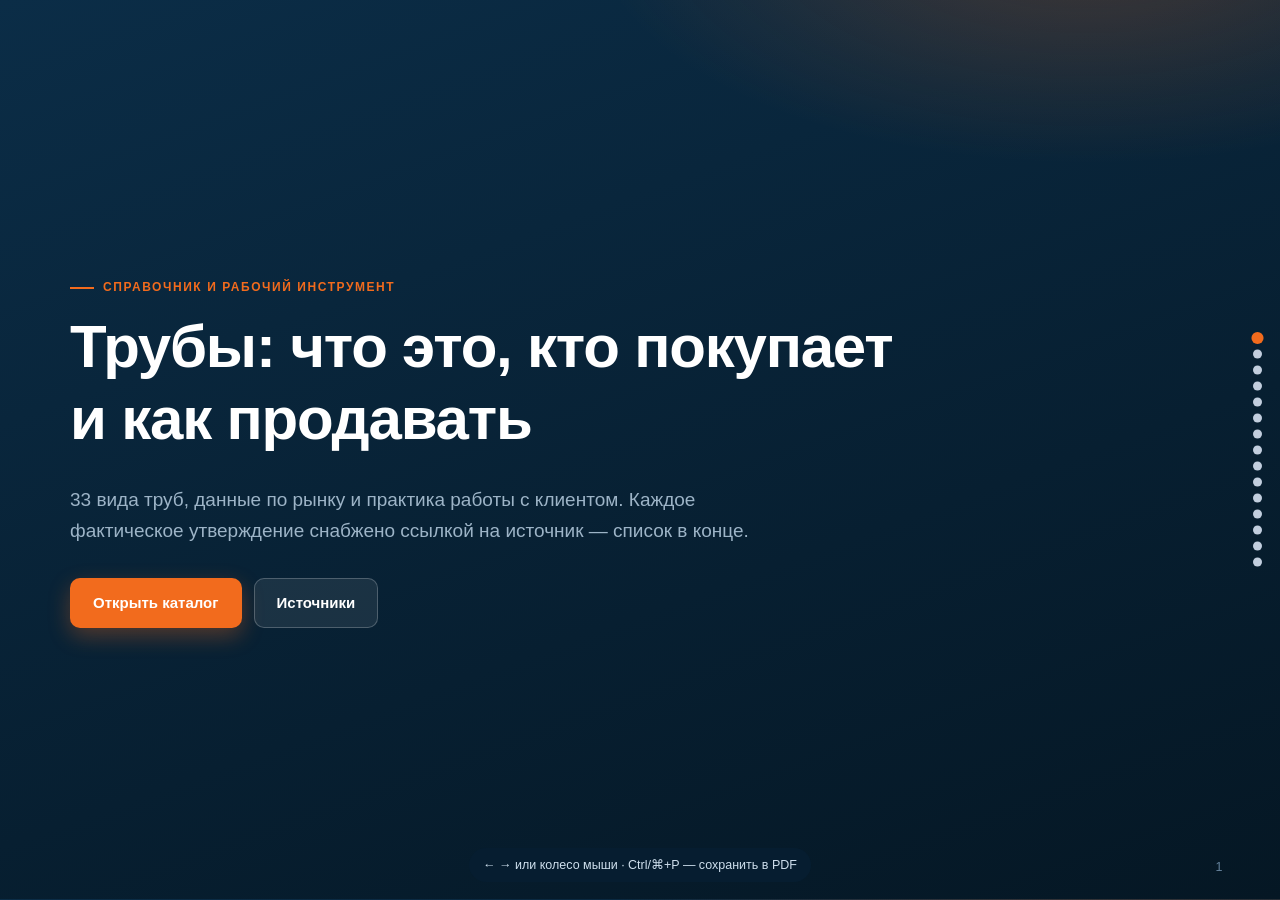
==== presentation.html @ 353eb9b9 "Презентация: матчасть, рынок и практика продаж — 15 слайдов с источниками Что на слайдах: - три спос" ====
<!DOCTYPE html>
<html lang="ru">
<head>
<meta charset="utf-8">
<meta name="viewport" content="width=device-width, initial-scale=1">
<title>ТРУБПРОМ — презентация: трубы, рынок и как их продавать</title>
<meta name="description" content="Короткая презентация: что такое трубы, как их производят, виды и размеры, данные по рынку и практика продаж — с источниками к каждому утверждению.">
<link rel="stylesheet" href="assets/css/style.css">
<link rel="stylesheet" href="assets/css/deck.css">
<link rel="icon" href="data:image/svg+xml,<svg xmlns='http://www.w3.org/2000/svg' viewBox='0 0 40 40'><circle cx='20' cy='20' r='17' fill='none' stroke='%23f26b1d' stroke-width='4'/><circle cx='20' cy='20' r='8' fill='none' stroke='%230d3b5c' stroke-width='4'/></svg>">
</head>
<body>

<div class="deck" id="deck">

<!-- ========== 1. ТИТУЛ ========== -->
<section class="slide dark">
  <div class="slide-inner">
    <div class="eyebrow-d">Справочник и рабочий инструмент</div>
    <h1>Трубы: что это, кто покупает<br>и как продавать</h1>
    <p class="sub" style="margin-top:18px">
      33 вида труб, данные по рынку и практика работы с клиентом.
      Каждое фактическое утверждение снабжено ссылкой на источник — список в конце.
    </p>
    <div class="hero-actions" style="margin-top:32px">
      <a href="index.html" class="btn btn-primary">Открыть каталог</a>
      <a href="#sources" class="btn btn-ghost">Источники</a>
    </div>
  </div>
  <span class="slide-num">1</span>
</section>

<!-- ========== 2. ЗАЧЕМ ========== -->
<section class="slide">
  <div class="slide-inner">
    <div class="eyebrow-d">Проблема</div>
    <h2>Клиент редко знает, что ему нужно</h2>
    <p class="sub">Он говорит «нужна труба сто вторая» — и это может быть пять разных изделий с разницей в цене втрое.</p>
    <div class="cols-3">
      <div class="box">
        <div class="n">1</div>
        <h3>Одно название — разные трубы</h3>
        <p>«Дюймовая» у сантехника это Ду25 по ГОСТ 3262, у токаря — 25 мм наружного диаметра. Разные изделия.</p>
      </div>
      <div class="box">
        <div class="n">2</div>
        <h3>Менеджер не помнит 33 вида</h3>
        <p>Сортамент, ГОСТы, давление, температура и совместимость фитингов не держатся в голове.</p>
      </div>
      <div class="box">
        <div class="n">3</div>
        <h3>Комплект забывают</h3>
        <p>Труба уехала, отводов и муфт нет — монтаж встал, клиент звонит конкуренту.</p>
      </div>
    </div>
    <p class="src-note">Слайд описывает типовые ситуации сбыта, а не результат исследования.</p>
  </div>
  <span class="slide-num">2</span>
</section>

<!-- ========== 3. ЧТО ВНУТРИ ========== -->
<section class="slide">
  <div class="slide-inner">
    <div class="eyebrow-d">Решение</div>
    <h2>Справочник, открывается за секунду</h2>
    <p class="sub">Сайт работает офлайн, без установки: <b>index.html</b> двойным кликом или ссылка в браузере.</p>
    <div class="cols-4">
      <div class="box"><h3>Каталог 33 видов</h3><p>Схема сечения со слоями, производство, применение, сортамент, ГОСТы.</p></div>
      <div class="box"><h3>Фильтры и поиск</h3><p>По материалу, диаметру, толщине стенки и номеру ГОСТа.</p></div>
      <div class="box"><h3>Калькулятор веса</h3><p>Круг, квадрат, прямоугольник. Вес партии, метров в тонне, объём.</p></div>
      <div class="box"><h3>Сравнение и FAQ</h3><p>До четырёх труб построчно + ответы на частые вопросы клиентов.</p></div>
    </div>
  </div>
  <span class="slide-num">3</span>
</section>

<!-- ========== 4. КАК ДЕЛАЮТ ========== -->
<section class="slide">
  <div class="slide-inner">
    <div class="eyebrow-d">Матчасть</div>
    <h2>Три способа сделать трубу</h2>
    <p class="sub">От способа производства зависит цена, прочность и то, что можно обещать клиенту.</p>
    <div class="cols-3">
      <div class="box">
        <div class="n">1</div>
        <h3>Прошивка и прокатка</h3>
        <p>Нагретую заготовку прошивают косыми валками и раскатывают на оправке. Шва нет — держит высокое давление.
           Это «процесс Маннесмана», он применяется до сих пор.<sup class="ref"><a href="#sources">1,2</a></sup></p>
      </div>
      <div class="box">
        <div class="n">2</div>
        <h3>Сварка из листа</h3>
        <p>Штрипс сворачивают и варят продольным или спиральным швом. Дешевле бесшовной при том же диаметре;
           сортамент задан ГОСТ 10704-91.<sup class="ref"><a href="#sources">11</a></sup></p>
      </div>
      <div class="box">
        <div class="n">3</div>
        <h3>Экструзия</h3>
        <p>Расплав полимера продавливают через кольцевую головку и калибруют. Так делают ПНД, ПВХ, полипропилен —
           напорные ПЭ-трубы по ГОСТ 18599-2001.<sup class="ref"><a href="#sources">12</a></sup></p>
      </div>
    </div>
  </div>
  <span class="slide-num">4</span>
</section>

<!-- ========== 5. ИСТОРИЯ ========== -->
<section class="slide">
  <div class="slide-inner">
    <div class="eyebrow-d">Немного истории</div>
    <h2>Четыре даты, которые стоит знать</h2>
    <p class="sub">Полезно в разговоре: аргумент «трубы служат десятилетиями» подкрепляется фактом, а не эмоцией.</p>
    <div class="tl">
      <div class="tl-item">
        <span class="yr">1664</span>
        <p>Людовик XIV строит чугунный водовод от Марли-на-Сене к Версалю. Линия работает более 300 лет
           и остаётся эталоном долговечности чугуна.<sup class="ref"><a href="#sources">3,4</a></sup></p>
      </div>
      <div class="tl-item">
        <span class="yr">1885</span>
        <p>Братья Рейнхард и Макс Маннесманы подают заявку на первый в мире процесс прокатки бесшовных труб;
           в 1886 патент выдан и прокатана первая труба.<sup class="ref"><a href="#sources">1</a></sup></p>
      </div>
      <div class="tl-item">
        <span class="yr">1890-е</span>
        <p>Изобретение пилигримового стана делает технологию коммерчески пригодной. Связка «прошивка + пилигрим»
           закрепляется как процесс Маннесмана.<sup class="ref"><a href="#sources">1,2</a></sup></p>
      </div>
      <div class="tl-item">
        <span class="yr">1955</span>
        <p>Трубы из высокопрочного чугуна с шаровидным графитом (ВЧШГ) выходят на рынок; сам материал
           разработан в 1943 году.<sup class="ref"><a href="#sources">3</a></sup></p>
      </div>
    </div>
  </div>
  <span class="slide-num">5</span>
</section>

<!-- ========== 6. ВИДЫ И РАЗМЕРЫ ========== -->
<section class="slide">
  <div class="slide-inner">
    <div class="eyebrow-d">Ассортимент</div>
    <h2>Виды и размеры</h2>
    <p class="sub">Диапазоны по всему сортаменту каждой категории. Конкретный типоразмер и вес — в карточке трубы на сайте.</p>
    <table class="dtable">
      <thead><tr><th>Категория</th><th>Виды труб</th><th>Наружный ⌀, мм</th><th>Стенка, мм</th></tr></thead>
      <tbody>
        <tr><td>Стальные <span style="color:var(--muted);font-weight:400">(8)</span></td><td>Бесшовная г/д, бесшовная х/д, электросварная, спиральношовная, профильная, ВГП, ВГП оцинкованная, котельная</td><td>5 – 2520</td><td>0,3 – 75</td></tr>
        <tr><td>Нефтегазовые <span style="color:var(--muted);font-weight:400">(3)</span></td><td>Обсадная, бурильная, НКТ</td><td>48 – 508</td><td>4 – 16,7</td></tr>
        <tr><td>Изолированные <span style="color:var(--muted);font-weight:400">(4)</span></td><td>ППУ, ВУС / 2ПЭ, ЦПП, футерованная</td><td>32 – 1420</td><td>3 – 25</td></tr>
        <tr><td>Специальные <span style="color:var(--muted);font-weight:400">(3)</span></td><td>Нержавеющая, дымоход сэндвич, сильфонная</td><td>6 – 530</td><td>0,25 – 30</td></tr>
        <tr><td>Чугунные <span style="color:var(--muted);font-weight:400">(2)</span></td><td>ВЧШГ напорная, канализационная SML</td><td>50 – 1000</td><td>3,5 – 15,3</td></tr>
        <tr><td>Цветные металлы <span style="color:var(--muted);font-weight:400">(3)</span></td><td>Медная, алюминиевая, титановая</td><td>3 – 300</td><td>0,3 – 40</td></tr>
        <tr><td>Полимерные <span style="color:var(--muted);font-weight:400">(6)</span></td><td>ПНД (ПЭ100), ПВХ, полипропилен, PEX, металлопластик, гофрированная</td><td>16 – 1600</td><td>1,5 – 90</td></tr>
        <tr><td>Композитные <span style="color:var(--muted);font-weight:400">(1)</span></td><td>Стеклопластик (ГРП)</td><td>50 – 4000</td><td>3 – 60</td></tr>
        <tr><td>Минеральные <span style="color:var(--muted);font-weight:400">(3)</span></td><td>Асбестоцемент, железобетон, керамика</td><td>100 – 3000</td><td>9 – 200</td></tr>
      </tbody>
    </table>
    <p class="src-note">Диапазоны собраны по ГОСТам, указанным в карточках сайта — в том числе ГОСТ 8732-78, ГОСТ 10704-91, ГОСТ 3262-75.<sup class="ref"><a href="#sources">10,11,12</a></sup></p>
  </div>
  <span class="slide-num">6</span>
</section>

<!-- ========== 7. РЫНОК: ОБЪЁМ И ЗАГРУЗКА ========== -->
<section class="slide">
  <div class="slide-inner">
    <div class="eyebrow-d">Рынок</div>
    <h2>Что реально покупают</h2>
    <p class="sub">
      Открытой статистики продаж по каждому виду трубы не существует. Ближайший проверяемый индикатор —
      загрузка производственных мощностей: чем выше, тем плотнее спрос в сегменте.
    </p>

    <div class="cols-2" style="align-items:start">
      <div>
        <div class="fact">
          <b>11 млн т</b>
          <span>внутреннее потребление стальных труб в России за 2024 год, на 5,5 % меньше 2023-го<sup class="ref"><a href="#sources">5</a></sup></span>
        </div>
        <div class="fact" style="margin-top:22px">
          <b>285 тыс. км</b>
          <span>трубопроводный фонд России: нефтепроводы 50 %, газопроводы 45 %, продуктопроводы 5 %<sup class="ref"><a href="#sources">5</a></sup></span>
        </div>
      </div>

      <div class="chart">
        <div class="chart-title">Средняя загрузка мощностей по типам труб, 2024</div>
        <div class="chart-sub">Данные Фонда развития трубной промышленности (ФРТП)</div>

        <div class="hbar-row">
          <span class="cat">Бесшовные</span>
          <div class="hbar-track"><div class="hbar-fill" style="width:62%"></div></div>
          <span class="val">62 %</span>
        </div>
        <div class="hbar-row">
          <span class="cat">Сварные, средний ⌀</span>
          <div class="hbar-track"><div class="hbar-fill" style="width:51%"></div></div>
          <span class="val">51 %</span>
        </div>
        <div class="hbar-row">
          <span class="cat">Сварные, большой ⌀</span>
          <div class="hbar-track"><div class="hbar-fill" style="width:34%"></div></div>
          <span class="val">34 %</span>
        </div>
        <p class="src-note">Шкала 0–100 %. Источник<sup class="ref"><a href="#sources">5</a></sup></p>
      </div>
    </div>
  </div>
  <span class="slide-num">7</span>
</section>

<!-- ========== 8. СТРУКТУРА СПРОСА ========== -->
<section class="slide">
  <div class="slide-inner">
    <div class="eyebrow-d">Рынок</div>
    <h2>Половина спроса — вне нефтегаза</h2>
    <p class="sub">
      Привычно считать трубу нефтегазовым товаром. По отгрузкам 2023 года неэнергетический сектор —
      стройка, ЖКХ, машиностроение — оказался даже больше энергетического.
    </p>

    <div class="chart" style="max-width:820px">
      <div class="chart-title">Отгрузка стальных труб в России, 2023 — всего 12,1 млн т (+7 % к 2022)</div>
      <div class="chart-sub">Разбивка по секторам потребления</div>

      <div class="split">
        <div class="b" style="flex:6.5" title="Неэнергетический сектор — 6,5 млн т">6,5 млн т</div>
        <div class="a" style="flex:5.6" title="Энергетический сектор — 5,6 млн т">5,6 млн т</div>
      </div>
      <div class="split-legend">
        <span><i style="background:#eb6834"></i>Неэнергетический — 54 %</span>
        <span><i style="background:#2a78d6"></i>Энергетический — 46 %</span>
      </div>
      <p class="src-note">Данные презентации ТМК, приведены Интерфаксом. Доли рассчитаны от 12,1 млн т.<sup class="ref"><a href="#sources">6</a></sup></p>
    </div>

    <p class="sub" style="margin-top:26px">
      <b>Что это значит для продавца:</b> строитель, монтажник и ЖКХ — не «мелочь на сдачу», а половина рынка.
      И именно они чаще покупают комплектом.
    </p>
  </div>
  <span class="slide-num">8</span>
</section>

<!-- ========== 9. ПОЛИМЕРЫ ========== -->
<section class="slide">
  <div class="slide-inner">
    <div class="eyebrow-d">Тренд</div>
    <h2>Полимерные трубы растут быстрее всех</h2>
    <p class="sub">Если клиент колеблется между сталью и ПНД на наружной сети — рынок уже проголосовал.</p>

    <div class="cols-2" style="align-items:center">
      <div class="chart">
        <div class="chart-title">Производство полимерных труб и фитингов в России, млн т</div>
        <div class="chart-sub">2023 год — измеренное значение; 2021 и 2022 восстановлены из опубликованных приростов</div>
        <div class="vbars">
          <div class="vbar"><span class="v">0,82</span><div class="col" style="height:70%"></div><span class="x">2021</span></div>
          <div class="vbar"><span class="v">1,06</span><div class="col" style="height:91%"></div><span class="x">2022</span></div>
          <div class="vbar"><span class="v">1,167</span><div class="col" style="height:100%"></div><span class="x">2023</span></div>
        </div>
        <p class="src-note">Источник: 1,167 млн т в 2023 году, +9,9 % к 2022 и +42,2 % к 2021.<sup class="ref"><a href="#sources">7</a></sup></p>
      </div>

      <div>
        <div class="fact">
          <b>+42,2 %</b>
          <span>рост производства полимерных труб в России за два года — 2023 к 2021<sup class="ref"><a href="#sources">7</a></sup></span>
        </div>
        <div class="fact" style="margin-top:22px">
          <b>$60,46 млрд</b>
          <span>объём мирового рынка полимерных труб в 2024 году<sup class="ref"><a href="#sources">8</a></sup></span>
        </div>
        <p class="src-note" style="margin-top:20px">
          Сталь при этом никуда не уходит: полимер ограничен температурой (ПНД — до +40 °C)
          и не заменяет теплосети и высокое давление.
        </p>
      </div>
    </div>
  </div>
  <span class="slide-num">9</span>
</section>

<!-- ========== 10. ВОПРОСЫ КЛИЕНТУ ========== -->
<section class="slide">
  <div class="slide-inner">
    <div class="eyebrow-d">Продажи</div>
    <h2>Семь вопросов, которые определяют трубу</h2>
    <p class="sub">Задайте их в этом порядке — и сортамент сузится с 33 видов до одного-двух.</p>
    <div class="qlist">
      <div class="qitem"><span class="q">1</span><div><b>Что течёт внутри?</b><span>Вода, газ, пар, нефть, стоки, абразив, кислота — это отсекает материал.</span></div></div>
      <div class="qitem"><span class="q">2</span><div><b>Какая температура и давление?</b><span>Выше +40 °C — полимер отпадает. Выше 1,6 МПа — уходим в бесшовную.</span></div></div>
      <div class="qitem"><span class="q">3</span><div><b>Где проложат?</b><span>Земля, воздух, стяжка, помещение. Земля тянет за собой изоляцию и защиту от коррозии.</span></div></div>
      <div class="qitem"><span class="q">4</span><div><b>Напорная или самотёк?</b><span>Самотёк — важна не прочность, а кольцевая жёсткость (SN).</span></div></div>
      <div class="qitem"><span class="q">5</span><div><b>Какой расход или диаметр в проекте?</b><span>Если проекта нет — это сигнал, что можно помочь с подбором и продать больше.</span></div></div>
      <div class="qitem"><span class="q">6</span><div><b>Чем будут соединять?</b><span>Сварка, резьба, раструб, пресс-фитинг. Отсюда вырастает весь комплект.</span></div></div>
      <div class="qitem"><span class="q">7</span><div><b>Нужны ли документы?</b><span>Сертификат с номером плавки, санитарное заключение для питьевой воды.</span></div></div>
    </div>
    <p class="src-note">Логика подбора опирается на характеристики из ГОСТов, приведённых в карточках сайта; последовательность вопросов — отраслевая практика, а не результат исследования.</p>
  </div>
  <span class="slide-num">10</span>
</section>

<!-- ========== 11. SPIN ========== -->
<section class="slide dark">
  <div class="slide-inner">
    <div class="eyebrow-d">Метод</div>
    <h2>Самый сильный вопрос — о последствиях</h2>
    <p class="sub">
      Методика SPIN построена на исследовании более 35 000 встреч с клиентами: 10 000 продавцов,
      23 страны, 12 лет наблюдений. Вывод — приёмы мелких продаж не работают в крупных сделках,
      а результат дают правильно заданные вопросы.<sup class="ref"><a href="#sources">9</a></sup>
    </p>
    <div class="cols-4">
      <div class="box"><h3>S — ситуация</h3><p>«Какая длина трассы и глубина заложения?»</p></div>
      <div class="box"><h3>P — проблема</h3><p>«Как часто приходится вскрывать и ремонтировать?»</p></div>
      <div class="box"><h3>I — последствия</h3><p>«Во что обходится один день простоя котельной зимой?»</p></div>
      <div class="box"><h3>N — выгода</h3><p>«Если течь находят по проводам ОДК за час, а не раскопками — это решает вопрос?»</p></div>
    </div>
    <p class="sub" style="margin-top:26px">
      На практике это значит: не рассказывайте про ППУ-трубу. Спросите, сколько стоит авария —
      и клиент сам посчитает, что изоляция дешевле.
    </p>
  </div>
  <span class="slide-num">11</span>
</section>

<!-- ========== 12. КОМПЛЕКТ ========== -->
<section class="slide">
  <div class="slide-inner">
    <div class="eyebrow-d">Допродажа</div>
    <h2>Пять вопросов, превращающих трубу в комплект</h2>
    <p class="sub">Это не «впаривание»: без этих позиций монтаж физически не собрать, и клиент всё равно за ними поедет — вопрос лишь, к вам или к другому.</p>
    <div class="cols-2">
      <div class="box"><h3>«Чем режете и как соединяете?»</h3><p>Даёт фитинги, электроды, паяльник, пресс-инструмент, аренду сварочного аппарата.</p></div>
      <div class="box"><h3>«Повороты и врезки на трассе есть?»</h3><p>Даёт отводы, тройники, переходы, заглушки — по числу углов на схеме.</p></div>
      <div class="box"><h3>«Как трасса будет держаться?»</h3><p>Даёт опоры, хомуты, кронштейны, компенсаторы на длинных участках.</p></div>
      <div class="box"><h3>«Что с защитой стыков?»</h3><p>Даёт термоусаживаемые муфты, ленты, мастику, ремкомплекты покрытия.</p></div>
      <div class="box"><h3>«Кто и когда проверит объект?»</h3><p>Даёт сертификаты, паспорта, санитарные заключения — и повод перезвонить.</p></div>
      <div class="box" style="border-color:var(--accent);background:#fff8f2">
        <h3>Правило одного вопроса</h3>
        <p>Если времени нет, задайте только первый: способ соединения тянет за собой весь остальной комплект.</p>
      </div>
    </div>
  </div>
  <span class="slide-num">12</span>
</section>

<!-- ========== 13. ТИПОВЫЕ КОМПЛЕКТЫ ========== -->
<section class="slide">
  <div class="slide-inner">
    <div class="eyebrow-d">Шпаргалка</div>
    <h2>Что идёт в комплекте к каждой трубе</h2>
    <p class="sub">Полный перечень по каждому из 33 видов — в разделе «С чем продают» на странице трубы.</p>
    <table class="dtable">
      <thead><tr><th>Труба</th><th>Обязательно вместе с ней</th><th>Часто добавляют</th></tr></thead>
      <tbody>
        <tr><td>ВГП / резьбовая</td><td>Муфты, сгоны, контргайки, угольники</td><td>Лён и паста, шаровые краны, клуппы</td></tr>
        <tr><td>ПНД (ПЭ100)</td><td>Электромуфты или компрессионные фитинги</td><td>Фланцевые втулки, аренда сварочника, сигнальная лента</td></tr>
        <tr><td>ППУ</td><td>Фасонные изделия в ППУ, термоусаживаемые муфты стыков</td><td>Комплект заливки, элементы ОДК, опоры</td></tr>
        <tr><td>Полипропилен PP-R</td><td>Фитинги PP-R, паяльник с насадками</td><td>Шейвер для армированных, клипсы, компенсаторы</td></tr>
        <tr><td>Чугун ВЧШГ</td><td>Уплотнительные кольца, фасонные части</td><td>Задвижки, упоры на поворотах, монтажная смазка</td></tr>
        <tr><td>Гофрированная</td><td>Уплотнительные кольца, двухраструбные муфты</td><td>Колодцы, геотекстиль, переходы на ПВХ</td></tr>
        <tr><td>Бесшовная стальная</td><td>Отводы, фланцы, тройники, заглушки</td><td>Электроды, грунт, изоляция, опоры</td></tr>
      </tbody>
    </table>
    <p class="src-note">Состав комплектов — сложившаяся практика монтажа; номера ГОСТов на фасонные части указаны в карточках труб на сайте.</p>
  </div>
  <span class="slide-num">13</span>
</section>

<!-- ========== 14. ПЕРЕД СДЕЛКОЙ ========== -->
<section class="slide">
  <div class="slide-inner">
    <div class="eyebrow-d">Контроль</div>
    <h2>Четыре вещи, которые снимают споры после отгрузки</h2>
    <div class="cols-4">
      <div class="box"><div class="n">1</div><h3>Метры или тонны</h3><p>Договоритесь заранее. Теоретический вес расходится с фактическим на 1–5 % из-за допуска на стенку.</p></div>
      <div class="box"><div class="n">2</div><h3>Сертификат с плавкой</h3><p>Марка стали и механические испытания. Для питьевой воды — ещё и санитарное заключение.</p></div>
      <div class="box"><div class="n">3</div><h3>Длина</h3><p>Мерная, немерная или кратная. «Немерная 4–12 м» означает, что часть хлыстов будет короткой.</p></div>
      <div class="box"><div class="n">4</div><h3>Покрытие и хранение</h3><p>Оцинковку нельзя варить без восстановления слоя, полимер боится ультрафиолета, ППУ — влаги в торцах.</p></div>
    </div>
    <p class="sub" style="margin-top:28px">
      Расчёт веса под конкретный размер — в <a href="calculator.html">калькуляторе</a>;
      формулы и оговорки про допуски там же.
    </p>
  </div>
  <span class="slide-num">14</span>
</section>

<!-- ========== 15. ИСТОЧНИКИ ========== -->
<section class="slide" id="sources">
  <div class="slide-inner">
    <div class="eyebrow-d">Проверяемость</div>
    <h2>Источники</h2>
    <p class="sub">Каждая цифра в презентации взята отсюда. Слайды с пометкой «отраслевая практика» источника не имеют — это прямо указано на них.</p>
    <ol class="sources">
      <li><b>Salzgitter AG Geschichte</b> — история Маннесманов: заявка 1885, патент и первая труба 1886, пилигримовый стан 1890-х.
        <a href="https://geschichte.salzgitter-ag.com/en/history-of-the-business-units-and-sites/steel-processing-business-unit/it-began-with-a-revolutionary-invention.html">geschichte.salzgitter-ag.com</a></li>
      <li><b>Salzgitter AG Geschichte</b> — что такое процесс Маннесмана и почему применяется сегодня.
        <a href="https://geschichte.salzgitter-ag.com/en/faq/what-is-the-mannesmann-seamless-tube-making-process.html">geschichte.salzgitter-ag.com/faq</a></li>
      <li><b>DIPRA</b> (Ductile Iron Pipe Research Association) — водовод Версаля 1664 года и история ВЧШГ: материал 1943, трубы на рынке с 1955.
        <a href="https://dipra.org/media-newsroom/the-history-of-ductile-iron-pipe/">dipra.org</a></li>
      <li><b>Wikipedia, Cast iron pipe</b> — протяжённость версальского водовода (~35 км) и датировка старейших чугунных водопроводов.
        <a href="https://en.wikipedia.org/wiki/Cast_iron_pipe">en.wikipedia.org</a></li>
      <li><b>«Энергетика и промышленность России», № 01-02 (525-526), январь 2026</b> — данные ФРТП: потребление 11 млн т в 2024 (−5,5 %), загрузка мощностей 62 / 51 / 34 %, трубопроводный фонд 285 тыс. км.
        <a href="https://eprussia.ru/epr/525-526/9339283.htm">eprussia.ru</a></li>
      <li><b>Интерфакс</b> — отгрузка стальных труб в России в 2023 году 12,1 млн т (+7 %), энергетический сектор 5,6 млн т, неэнергетический 6,5 млн т (по презентации ТМК).
        <a href="https://www.interfax.ru/business/964343">interfax.ru</a></li>
      <li><b>«Про Аква», обзор отрасли</b> — производство полимерных труб и фитингов в России: 1,167 млн т в 2023, +9,9 % к 2022, +42,2 % к 2021.
        <a href="https://www.proaqua.pro/news/novosti-otrasli/tendentsii-rynka-polimernykh-trub-i-fitingov/">proaqua.pro</a></li>
      <li><b>Новости СОК</b> — объём мирового рынка полимерных труб в 2024 году: $60,46 млрд.
        <a href="https://www.c-o-k.ru/market_news/v-2024-godu-obem-mirovogo-rynka-polimernyh-trub-sostavil-60-46-mlrd">c-o-k.ru</a></li>
      <li><b>Huthwaite International</b> — методология SPIN и масштаб исследования Нила Рэкхема (35 000+ встреч).
        <a href="https://www.huthwaiteinternational.com/spin-methodology">huthwaiteinternational.com</a></li>
      <li><b>ГОСТ 8732-78</b> — трубы стальные бесшовные горячедеформированные, сортамент.
        <a href="https://docs.cntd.ru/document/1200001512">docs.cntd.ru</a></li>
      <li><b>ГОСТ 10704-91</b> — трубы стальные электросварные прямошовные, сортамент.
        <a href="https://docs.cntd.ru/document/gost-10704-91/">docs.cntd.ru</a></li>
      <li><b>ГОСТ 3262-75</b> — трубы стальные водогазопроводные, технические условия.
        <a href="https://docs.cntd.ru/document/1200001411">docs.cntd.ru</a></li>
    </ol>
    <p class="src-note">
      Оговорка: рыночные цифры относятся к российскому рынку и к указанным годам. Отраслевые доли
      в карточках труб на сайте — экспертная оценка, а не статистика продаж; это отмечено и там.
    </p>
    <div class="hero-actions" style="margin-top:26px">
      <a href="index.html" class="btn btn-primary">Открыть каталог</a>
      <a href="#" class="btn btn-outline" onclick="window.print();return false">Сохранить в PDF</a>
    </div>
  </div>
  <span class="slide-num">15</span>
</section>

</div>

<nav class="deck-nav" id="deckNav" aria-label="Навигация по слайдам"></nav>
<div class="deck-hint" id="deckHint">← → или колесо мыши · Ctrl/⌘+P — сохранить в PDF</div>

<script>
(function () {
  var deck = document.getElementById('deck');
  var slides = Array.prototype.slice.call(deck.querySelectorAll('.slide'));
  var nav = document.getElementById('deckNav');

  slides.forEach(function (s, i) {
    var b = document.createElement('button');
    b.setAttribute('aria-label', 'Слайд ' + (i + 1));
    b.addEventListener('click', function () { s.scrollIntoView({ behavior: 'smooth' }); });
    nav.appendChild(b);
  });

  function current() {
    var top = deck.scrollTop, best = 0, bestD = Infinity;
    slides.forEach(function (s, i) {
      var d = Math.abs(s.offsetTop - top);
      if (d < bestD) { bestD = d; best = i; }
    });
    return best;
  }
  function mark() {
    var i = current();
    Array.prototype.forEach.call(nav.children, function (b, j) { b.classList.toggle('on', j === i); });
  }
  function go(delta) {
    var i = Math.max(0, Math.min(slides.length - 1, current() + delta));
    slides[i].scrollIntoView({ behavior: 'smooth' });
  }

  deck.addEventListener('scroll', mark);
  mark();

  document.addEventListener('keydown', function (e) {
    if (e.key === 'ArrowRight' || e.key === 'ArrowDown' || e.key === 'PageDown' || e.key === ' ') { go(1); e.preventDefault(); }
    if (e.key === 'ArrowLeft' || e.key === 'ArrowUp' || e.key === 'PageUp') { go(-1); e.preventDefault(); }
    if (e.key === 'Home') { slides[0].scrollIntoView({ behavior: 'smooth' }); }
    if (e.key === 'End') { slides[slides.length - 1].scrollIntoView({ behavior: 'smooth' }); }
  });

  setTimeout(function () {
    var h = document.getElementById('deckHint');
    if (h) { h.style.opacity = '0'; setTimeout(function () { h.remove(); }, 500); }
  }, 5000);
})();
</script>
</body>
</html>
---- assets/css/style.css ----
/* ============================================================
   ТРУБПРОМ — оформление сайта
   Палитра: глубокий стальной синий + промышленный оранжевый акцент
   ============================================================ */

:root {
  --ink:        #0d1826;
  --ink-2:      #26364a;
  --muted:      #64748b;
  --muted-2:    #8b98a9;
  --line:       #e3e9f0;
  --line-2:     #eef2f7;
  --bg:         #f4f7fa;
  --surface:    #ffffff;
  --brand:      #0d3b5c;
  --brand-2:    #17537d;
  --brand-dark: #071f31;
  --accent:     #f26b1d;
  --accent-2:   #ff8a3d;
  --ok:         #1f9d6b;
  --radius:     14px;
  --radius-sm:  9px;
  --shadow:     0 1px 2px rgba(13, 24, 38, .06), 0 8px 28px rgba(13, 24, 38, .07);
  --shadow-lg:  0 24px 60px rgba(7, 31, 49, .18);
  --font: -apple-system, BlinkMacSystemFont, "Segoe UI", Roboto, "Helvetica Neue", Arial, sans-serif;
}

* { box-sizing: border-box; }

html { scroll-behavior: smooth; }

body {
  margin: 0;
  font-family: var(--font);
  color: var(--ink);
  background: var(--bg);
  font-size: 16px;
  line-height: 1.6;
  -webkit-font-smoothing: antialiased;
}

a { color: var(--brand-2); text-decoration: none; }
a:hover { color: var(--accent); }

h1, h2, h3, h4 { margin: 0 0 .5em; line-height: 1.2; font-weight: 700; letter-spacing: -.015em; }
h1 { font-size: clamp(28px, 4.2vw, 44px); }
h2 { font-size: clamp(22px, 3vw, 30px); }
h3 { font-size: 19px; }
p  { margin: 0 0 1em; }

.container { width: min(1240px, 100% - 40px); margin-inline: auto; }

/* ---------------- шапка ---------------- */
.site-header {
  position: sticky; top: 0; z-index: 50;
  background: rgba(7, 31, 49, .97);
  backdrop-filter: saturate(160%) blur(8px);
  border-bottom: 1px solid rgba(255, 255, 255, .08);
}
.header-inner { display: flex; align-items: center; gap: 28px; height: 68px; }

.logo { display: flex; align-items: center; gap: 11px; color: #fff; }
.logo:hover { color: #fff; }
.logo-mark { width: 34px; height: 34px; color: var(--accent); flex: none; }
.logo-mark svg { width: 100%; height: 100%; display: block; }
.logo-text { display: flex; flex-direction: column; line-height: 1.05; }
.logo-text b  { font-size: 18px; letter-spacing: .08em; }
.logo-text em { font-style: normal; font-size: 11px; color: #93a7ba; letter-spacing: .04em; }

.main-nav { margin-left: auto; display: flex; gap: 4px; }
.main-nav a {
  color: #c9d7e4; padding: 9px 15px; border-radius: 8px;
  font-size: 15px; font-weight: 500; transition: .16s;
}
.main-nav a:hover { background: rgba(255, 255, 255, .08); color: #fff; }
.main-nav a.active { background: var(--accent); color: #fff; }

.nav-toggle { display: none; background: none; border: 0; cursor: pointer; padding: 8px; }
.nav-toggle span { display: block; width: 22px; height: 2px; background: #fff; margin: 4px 0; transition: .2s; }

/* ---------------- герой ---------------- */
.hero {
  background:
    radial-gradient(900px 420px at 82% -10%, rgba(242, 107, 29, .28), transparent 62%),
    linear-gradient(160deg, #0b2d47 0%, #071f31 62%, #051724 100%);
  color: #fff; position: relative; overflow: hidden;
  padding: 62px 0 74px;
}
.hero::after {
  content: ''; position: absolute; inset: 0; opacity: .28; pointer-events: none;
  background-image:
    linear-gradient(rgba(255,255,255,.05) 1px, transparent 1px),
    linear-gradient(90deg, rgba(255,255,255,.05) 1px, transparent 1px);
  background-size: 46px 46px;
  mask-image: linear-gradient(180deg, #000, transparent 78%);
}
.hero-inner { position: relative; z-index: 1; display: grid; grid-template-columns: 1.15fr .85fr; gap: 48px; align-items: center; }
.hero .eyebrow {
  display: inline-flex; align-items: center; gap: 8px;
  font-size: 12.5px; letter-spacing: .12em; text-transform: uppercase;
  color: var(--accent-2); font-weight: 700; margin-bottom: 14px;
}
.hero .eyebrow::before { content: ''; width: 26px; height: 2px; background: var(--accent); }
.hero h1 { color: #fff; margin-bottom: 16px; }
.hero p.lead { color: #b7c8d8; font-size: 17.5px; max-width: 56ch; margin-bottom: 26px; }

.hero-actions { display: flex; gap: 12px; flex-wrap: wrap; }
.btn {
  display: inline-flex; align-items: center; gap: 9px; cursor: pointer;
  padding: 12px 22px; border-radius: 10px; font-weight: 600; font-size: 15px;
  border: 1px solid transparent; transition: .18s; text-decoration: none;
}
.btn-primary { background: var(--accent); color: #fff; box-shadow: 0 8px 22px rgba(242,107,29,.32); }
.btn-primary:hover { background: var(--accent-2); color: #fff; transform: translateY(-1px); }
.btn-ghost { background: rgba(255,255,255,.08); color: #fff; border-color: rgba(255,255,255,.22); }
.btn-ghost:hover { background: rgba(255,255,255,.16); color: #fff; }
.btn-outline { background: #fff; color: var(--brand); border-color: var(--line); }
.btn-outline:hover { border-color: var(--accent); color: var(--accent); }
.btn-sm { padding: 8px 14px; font-size: 14px; }

.hero-stats { display: flex; gap: 32px; margin-top: 34px; flex-wrap: wrap; }
.hero-stats div b { display: block; font-size: 27px; color: #fff; line-height: 1.1; }
.hero-stats div span { font-size: 13px; color: #8ea6bb; }

.hero-art {
  background: rgba(255,255,255,.05); border: 1px solid rgba(255,255,255,.12);
  border-radius: 18px; padding: 18px;
}
.hero-art svg { width: 100%; height: auto; display: block; }

/* ---------------- секции ---------------- */
.section { padding: 56px 0; }
.section-head { display: flex; align-items: flex-end; justify-content: space-between; gap: 20px; margin-bottom: 26px; flex-wrap: wrap; }
.section-head p { color: var(--muted); margin: 0; max-width: 68ch; }
.section-head h2 { margin-bottom: 6px; }
.kicker {
  font-size: 12px; letter-spacing: .12em; text-transform: uppercase;
  color: var(--accent); font-weight: 700; margin-bottom: 8px;
}

/* ---------------- фильтры ---------------- */
.filters {
  background: var(--surface); border: 1px solid var(--line);
  border-radius: var(--radius); padding: 20px; box-shadow: var(--shadow);
  position: sticky; top: 84px; z-index: 20;
}
.filters-row { display: grid; grid-template-columns: 1.6fr repeat(4, 1fr) auto; gap: 12px; align-items: end; }
.field label { display: block; font-size: 12.5px; font-weight: 600; color: var(--muted); margin-bottom: 6px; }
.field input, .field select {
  width: 100%; padding: 10px 12px; border: 1px solid var(--line);
  border-radius: var(--radius-sm); font: inherit; font-size: 14.5px;
  background: #fff; color: var(--ink); transition: .15s;
}
.field input:focus, .field select:focus { outline: none; border-color: var(--brand-2); box-shadow: 0 0 0 3px rgba(23,83,125,.12); }
.field .range { display: flex; gap: 6px; align-items: center; }
.field .range input { min-width: 0; }
.field .range span { color: var(--muted-2); }

.chips { display: flex; flex-wrap: wrap; gap: 7px; margin-top: 14px; }
.chip {
  border: 1px solid var(--line); background: #fff; color: var(--ink-2);
  padding: 6px 13px; border-radius: 999px; font-size: 13.5px; cursor: pointer;
  transition: .15s; font-weight: 500;
}
.chip:hover { border-color: var(--brand-2); color: var(--brand-2); }
.chip.active { background: var(--brand); border-color: var(--brand); color: #fff; }

.result-line { display: flex; justify-content: space-between; align-items: center; margin: 22px 0 16px; flex-wrap: wrap; gap: 10px; }
.result-line b { font-size: 15px; }
.result-line .muted { color: var(--muted); font-size: 14px; }

/* ---------------- карточки каталога ---------------- */
.grid { display: grid; grid-template-columns: repeat(auto-fill, minmax(300px, 1fr)); gap: 20px; }

.card {
  background: var(--surface); border: 1px solid var(--line); border-radius: var(--radius);
  overflow: hidden; display: flex; flex-direction: column;
  transition: .2s; box-shadow: 0 1px 2px rgba(13,24,38,.05);
  position: relative;
}
.card:hover { transform: translateY(-3px); box-shadow: var(--shadow); border-color: #cfdae6; }

.card-media {
  background: linear-gradient(155deg, #eef3f8 0%, #dfe7ef 100%);
  padding: 12px 10px 4px; position: relative;
  border-bottom: 1px solid var(--line-2);
}
.card-media svg { width: 100%; height: auto; display: block; }
.card-cat {
  position: absolute; left: 12px; top: 12px;
  background: rgba(7,31,49,.86); color: #fff; font-size: 11px; font-weight: 600;
  letter-spacing: .04em; padding: 4px 9px; border-radius: 6px; text-transform: uppercase;
}
.card-body { padding: 16px 18px 18px; display: flex; flex-direction: column; flex: 1; }
.card-body h3 { font-size: 17px; margin-bottom: 7px; }
.card-body h3 a { color: var(--ink); }
.card-body h3 a:hover { color: var(--accent); }
.card-desc { color: var(--muted); font-size: 14px; margin-bottom: 13px; flex: 1; }
.card-meta { display: flex; flex-wrap: wrap; gap: 6px; margin-bottom: 13px; }
.tag {
  background: var(--line-2); color: var(--ink-2); font-size: 12px;
  padding: 3px 9px; border-radius: 6px; font-weight: 500;
}
.tag.accent { background: rgba(242,107,29,.12); color: #b1490d; }
.card-foot { display: flex; align-items: center; justify-content: space-between; gap: 10px; border-top: 1px solid var(--line-2); padding-top: 12px; }

.stars { letter-spacing: 1px; font-size: 11px; color: #d5dde6; white-space: nowrap; }
.stars .on { color: var(--accent); }

.cmp-btn {
  border: 1px solid var(--line); background: #fff; border-radius: 8px;
  padding: 6px 11px; font-size: 13px; cursor: pointer; color: var(--muted); transition: .15s; font-weight: 500;
}
.cmp-btn:hover { border-color: var(--brand-2); color: var(--brand-2); }
.cmp-btn.on { background: var(--brand); border-color: var(--brand); color: #fff; }

.empty { text-align: center; padding: 60px 20px; color: var(--muted); }

/* ---------------- панель сравнения ---------------- */
.cmp-bar {
  position: fixed; left: 50%; bottom: 20px; transform: translate(-50%, 140%);
  background: var(--brand-dark); color: #fff; border-radius: 14px;
  padding: 12px 16px; display: flex; align-items: center; gap: 16px;
  box-shadow: var(--shadow-lg); z-index: 60; transition: transform .28s cubic-bezier(.2,.8,.3,1);
  max-width: calc(100% - 32px);
}
.cmp-bar.show { transform: translate(-50%, 0); }
.cmp-bar .cmp-count {
  background: var(--accent); width: 26px; height: 26px; border-radius: 50%;
  display: grid; place-items: center; font-weight: 700; font-size: 14px; flex: none;
}
.cmp-names { display: flex; gap: 6px; flex-wrap: wrap; font-size: 13px; color: #a9c0d3; }
.cmp-names span { background: rgba(255,255,255,.1); padding: 3px 8px; border-radius: 6px; }

/* ---------------- страница трубы ---------------- */
.breadcrumbs { font-size: 13.5px; color: var(--muted); padding: 18px 0 0; }
.breadcrumbs a { color: var(--muted); }
.breadcrumbs a:hover { color: var(--accent); }

.pipe-hero { display: grid; grid-template-columns: 1fr 1fr; gap: 36px; align-items: start; padding: 18px 0 34px; }
.pipe-visual {
  background: var(--surface); border: 1px solid var(--line); border-radius: var(--radius);
  padding: 14px; box-shadow: var(--shadow);
}
.pipe-visual .stage {
  background: linear-gradient(155deg, #eef3f8, #dde6ee); border-radius: 10px; padding: 10px;
}
.pipe-visual svg { width: 100%; height: auto; display: block; }
.pipe-title h1 { margin-bottom: 12px; }
.pipe-lead { font-size: 17px; color: var(--ink-2); }
.pipe-badges { display: flex; flex-wrap: wrap; gap: 8px; margin: 18px 0; }
.badge {
  background: var(--surface); border: 1px solid var(--line); border-radius: 8px;
  padding: 8px 12px; font-size: 13px;
}
.badge b { display: block; font-size: 12px; color: var(--muted); font-weight: 600; }

.quick-specs { display: grid; grid-template-columns: repeat(2, 1fr); gap: 10px; margin-top: 18px; }
.quick-specs div {
  background: var(--surface); border: 1px solid var(--line); border-radius: 10px; padding: 12px 14px;
}
.quick-specs span { display: block; font-size: 12px; color: var(--muted); font-weight: 600; text-transform: uppercase; letter-spacing: .04em; }
.quick-specs b { font-size: 15px; font-weight: 600; }

/* схема сечения */
.pipe-section text.sec-title { font: 700 15px var(--font); fill: var(--ink); }
.pipe-section text.sec-label { font: 500 14px var(--font); fill: var(--ink-2); }
.pipe-section text.sec-note  { font: 400 12px var(--font); fill: var(--muted-2); }
.pipe-section text.sec-dim   { font: 500 12.5px var(--font); fill: var(--muted); }
.pipe-section .leader { fill: none; stroke: #94a3b3; stroke-width: 1.2; stroke-dasharray: 3 3; }
.pipe-section .dim { stroke: #94a3b3; stroke-width: 1.2; }

/* блоки контента */
.content-grid { display: grid; grid-template-columns: 1fr 340px; gap: 32px; align-items: start; padding-bottom: 60px; }
.panel {
  background: var(--surface); border: 1px solid var(--line); border-radius: var(--radius);
  padding: 26px 28px; margin-bottom: 22px; box-shadow: 0 1px 2px rgba(13,24,38,.05);
}
.panel h2 { font-size: 21px; display: flex; align-items: center; gap: 10px; }
.panel h2::before { content: ''; width: 4px; height: 20px; background: var(--accent); border-radius: 2px; flex: none; }
.panel h3 { font-size: 16px; margin-top: 22px; }

ol.steps { counter-reset: st; list-style: none; padding: 0; margin: 0; }
ol.steps li {
  counter-increment: st; position: relative; padding-left: 44px; margin-bottom: 14px; color: var(--ink-2);
}
ol.steps li::before {
  content: counter(st); position: absolute; left: 0; top: 0;
  width: 28px; height: 28px; border-radius: 8px; background: var(--brand); color: #fff;
  display: grid; place-items: center; font-size: 13.5px; font-weight: 700;
}

ul.ticks { list-style: none; padding: 0; margin: 0; }
ul.ticks li { position: relative; padding-left: 26px; margin-bottom: 9px; color: var(--ink-2); }
ul.ticks li::before {
  content: ''; position: absolute; left: 3px; top: 9px; width: 8px; height: 8px;
  border-radius: 2px; background: var(--accent); transform: rotate(45deg);
}

/* таблица характеристик */
.spec-table { width: 100%; border-collapse: collapse; font-size: 14.5px; }
.spec-table th, .spec-table td { text-align: left; padding: 11px 12px; border-bottom: 1px solid var(--line-2); vertical-align: top; }
.spec-table th { width: 240px; color: var(--muted); font-weight: 600; }
.spec-table tr:last-child th, .spec-table tr:last-child td { border-bottom: 0; }
.spec-table td b { font-weight: 600; }

/* таблица веса */
.w-table { width: 100%; border-collapse: collapse; font-size: 14.5px; }
.w-table th { background: var(--line-2); color: var(--ink-2); font-size: 13px; padding: 9px 12px; text-align: left; }
.w-table td { padding: 9px 12px; border-bottom: 1px solid var(--line-2); }
.w-table tr:hover td { background: #fafcfe; }
.w-table td.num { font-variant-numeric: tabular-nums; }

/* отрасли — горизонтальные полосы */
.bars { margin: 0; }
.bar-row { display: grid; grid-template-columns: 1fr 52px; align-items: center; gap: 12px; margin-bottom: 11px; }
.bar-row .lbl { font-size: 14px; color: var(--ink-2); margin-bottom: 5px; }
.bar-track { height: 8px; background: var(--line-2); border-radius: 4px; overflow: hidden; }
.bar-fill { height: 100%; background: linear-gradient(90deg, var(--brand-2), var(--accent)); border-radius: 4px; }
.bar-row .val { text-align: right; font-size: 13.5px; color: var(--muted); font-variant-numeric: tabular-nums; }

/* сопутствующие товары */
.companions { display: grid; grid-template-columns: repeat(auto-fill, minmax(230px, 1fr)); gap: 12px; }
.comp-item {
  border: 1px solid var(--line); border-radius: 10px; padding: 13px 15px; background: #fcfdfe;
}
.comp-item b { display: block; font-size: 14.5px; margin-bottom: 3px; }
.comp-item span { font-size: 13px; color: var(--muted); }

/* сайдбар */
.sidebar { position: sticky; top: 88px; }
.supplier-box {
  background: linear-gradient(160deg, #0b2d47, #071f31);
  color: #fff; border-radius: var(--radius); padding: 26px; text-align: center;
  box-shadow: var(--shadow-lg); margin-bottom: 22px; position: relative; overflow: hidden;
}
.supplier-box::after {
  content: ''; position: absolute; inset: 0; opacity: .25;
  background-image: linear-gradient(rgba(255,255,255,.05) 1px, transparent 1px), linear-gradient(90deg, rgba(255,255,255,.05) 1px, transparent 1px);
  background-size: 28px 28px;
}
.supplier-box > * { position: relative; z-index: 1; }
.supplier-icon {
  width: 52px; height: 52px; margin: 0 auto 14px; border-radius: 14px;
  background: rgba(242,107,29,.18); border: 1px solid rgba(242,107,29,.4);
  display: grid; place-items: center; color: var(--accent-2);
}
.supplier-box h3 { color: #fff; font-size: 17px; margin-bottom: 8px; }
.supplier-box p { color: #9db4c7; font-size: 13.5px; margin-bottom: 16px; }
.placeholder-line {
  height: 11px; border-radius: 5px; background: rgba(255,255,255,.11); margin: 8px 0;
}
.placeholder-line.w70 { width: 70%; margin-inline: auto; }
.placeholder-line.w50 { width: 50%; margin-inline: auto; }
.supplier-note {
  margin-top: 16px; font-size: 12px; color: #7e97ab; border-top: 1px dashed rgba(255,255,255,.16); padding-top: 12px;
}

.side-card {
  background: var(--surface); border: 1px solid var(--line); border-radius: var(--radius);
  padding: 20px; margin-bottom: 22px;
}
.side-card h4 { font-size: 15px; margin-bottom: 12px; }
.side-list { display: flex; flex-direction: column; gap: 2px; }
.side-list a {
  display: flex; align-items: center; gap: 10px; padding: 8px 9px; border-radius: 9px;
  color: var(--ink-2); font-size: 14px; transition: .15s;
}
.side-list a:hover { background: var(--line-2); color: var(--brand-2); }
.side-list a svg { flex: none; }

/* ---------------- калькулятор ---------------- */
.calc-wrap { display: grid; grid-template-columns: 1.1fr .9fr; gap: 28px; align-items: start; }
.calc-form { background: var(--surface); border: 1px solid var(--line); border-radius: var(--radius); padding: 26px; box-shadow: var(--shadow); }
.calc-form .row { display: grid; grid-template-columns: repeat(2, 1fr); gap: 14px; margin-bottom: 14px; }
.calc-form .row.one { grid-template-columns: 1fr; }
.calc-form .row.three { grid-template-columns: repeat(3, 1fr); }

.calc-result {
  background: linear-gradient(160deg, #0b2d47, #071f31); color: #fff;
  border-radius: var(--radius); padding: 28px; box-shadow: var(--shadow-lg);
}
.calc-result .big { font-size: 46px; font-weight: 700; line-height: 1.05; letter-spacing: -.02em; }
.calc-result .big small { font-size: 20px; font-weight: 600; color: #9db4c7; }
.calc-result .sub { color: #9db4c7; font-size: 14px; margin-top: 6px; }
.calc-out { display: grid; grid-template-columns: repeat(2, 1fr); gap: 12px; margin-top: 22px; }
.calc-out div { background: rgba(255,255,255,.07); border-radius: 10px; padding: 12px 14px; }
.calc-out span { display: block; font-size: 12px; color: #8ea6bb; }
.calc-out b { font-size: 18px; font-variant-numeric: tabular-nums; }
.calc-formula {
  margin-top: 20px; padding-top: 16px; border-top: 1px dashed rgba(255,255,255,.16);
  font-size: 13px; color: #9db4c7;
}
.calc-formula code { background: rgba(255,255,255,.1); padding: 2px 7px; border-radius: 5px; color: #ffd0ac; font-size: 13px; }

.note {
  background: #fff8f2; border: 1px solid #f7d9c0; border-left: 3px solid var(--accent);
  border-radius: 10px; padding: 14px 16px; font-size: 14px; color: #6b4327;
}

/* ---------------- сравнение ---------------- */
.picker { display: grid; grid-template-columns: repeat(auto-fill, minmax(220px, 1fr)); gap: 10px; margin-bottom: 26px; }
.pick-item {
  display: flex; align-items: center; gap: 10px; padding: 9px 12px; border: 1px solid var(--line);
  border-radius: 10px; background: #fff; cursor: pointer; font-size: 14px; transition: .15s;
}
.pick-item:hover { border-color: var(--brand-2); }
.pick-item.on { border-color: var(--brand); background: #f2f7fb; box-shadow: inset 0 0 0 1px var(--brand); }
.pick-item .pipe-icon { flex: none; }
.pick-item input { display: none; }

.cmp-scroll { overflow-x: auto; border: 1px solid var(--line); border-radius: var(--radius); background: #fff; }
.cmp-table { width: 100%; border-collapse: collapse; font-size: 14px; min-width: 640px; }
.cmp-table th, .cmp-table td { padding: 13px 16px; border-bottom: 1px solid var(--line-2); vertical-align: top; text-align: left; }
.cmp-table thead th { background: #f7fafc; position: sticky; top: 0; }
.cmp-table tbody th { color: var(--muted); font-weight: 600; width: 190px; background: #fcfdfe; }
.cmp-table .head-cell { display: flex; gap: 10px; align-items: center; }
.cmp-table .head-cell b { display: block; font-size: 15px; }
.cmp-table .head-cell span { font-size: 12px; color: var(--muted); }

/* ---------------- FAQ ---------------- */
.faq-list { max-width: 900px; }
.faq-item { background: #fff; border: 1px solid var(--line); border-radius: var(--radius); margin-bottom: 12px; overflow: hidden; }
.faq-q {
  width: 100%; text-align: left; background: none; border: 0; padding: 18px 54px 18px 22px;
  font: 600 16.5px var(--font); color: var(--ink); cursor: pointer; position: relative;
}
.faq-q::after {
  content: ''; position: absolute; right: 22px; top: 50%; width: 10px; height: 10px;
  border-right: 2px solid var(--accent); border-bottom: 2px solid var(--accent);
  transform: translateY(-70%) rotate(45deg); transition: .2s;
}
.faq-item.open .faq-q::after { transform: translateY(-30%) rotate(-135deg); }
.faq-a { padding: 0 22px; max-height: 0; overflow: hidden; transition: max-height .3s ease, padding .3s ease; color: var(--ink-2); }
.faq-item.open .faq-a { padding: 0 22px 20px; max-height: 620px; }

/* ---------------- подвал ---------------- */
.site-footer { background: var(--brand-dark); color: #94aabd; padding: 52px 0 22px; margin-top: 40px; }
.footer-grid { display: grid; grid-template-columns: 1.6fr 1fr 1fr; gap: 40px; }
.footer-logo { color: #fff; font-weight: 700; letter-spacing: .1em; font-size: 18px; margin-bottom: 12px; }
.footer-note { font-size: 13.5px; max-width: 46ch; }
.site-footer h4 { color: #fff; font-size: 14px; margin-bottom: 12px; }
.footer-links { display: flex; flex-direction: column; gap: 7px; }
.footer-links a { color: #94aabd; font-size: 13.5px; }
.footer-links a:hover { color: var(--accent-2); }
.footer-bottom {
  border-top: 1px solid rgba(255,255,255,.08); margin-top: 36px; padding-top: 18px;
  display: flex; justify-content: space-between; gap: 16px; font-size: 12.5px; flex-wrap: wrap;
}

/* ---------------- адаптив ---------------- */
@media (max-width: 1080px) {
  .hero-inner { grid-template-columns: 1fr; }
  .hero-art { max-width: 560px; }
  .content-grid { grid-template-columns: 1fr; }
  .sidebar { position: static; }
  .filters-row { grid-template-columns: 1fr 1fr 1fr; }
  .calc-wrap { grid-template-columns: 1fr; }
}
@media (max-width: 820px) {
  .pipe-hero { grid-template-columns: 1fr; }
  .footer-grid { grid-template-columns: 1fr; gap: 26px; }
  .filters { position: static; }
}
@media (max-width: 700px) {
  .main-nav {
    position: absolute; top: 68px; left: 0; right: 0; flex-direction: column;
    background: var(--brand-dark); padding: 10px; gap: 2px; display: none;
    border-bottom: 1px solid rgba(255,255,255,.1);
  }
  .main-nav.open { display: flex; }
  .nav-toggle { display: block; margin-left: auto; }
  .filters-row { grid-template-columns: 1fr 1fr; }
  .quick-specs, .calc-out, .calc-form .row, .calc-form .row.three { grid-template-columns: 1fr; }
  .panel { padding: 20px 18px; }
  .spec-table th { width: 130px; }
  .hero { padding: 40px 0 48px; }
}
---- assets/css/deck.css ----
/* ============================================================
   Презентация — отдельный слой поверх основной темы сайта.
   Один экран = один слайд. Стрелки ← → листают, Ctrl+P даёт PDF.
   ============================================================ */

.deck {
  --slide-pad: clamp(28px, 4.5vw, 72px);
  --s1: #2a78d6;   /* серия 1 — синий, прошёл валидацию на светлой подложке */
  --s2: #eb6834;   /* серия 2 — оранжевый, пара с синим ΔE 24.7 (protan) */
  --grid: #e6ecf2;
  scroll-snap-type: y proximity;
  overflow-y: scroll;
  height: 100vh;
  scroll-behavior: smooth;
}

.slide {
  scroll-snap-align: start;
  min-height: 100vh;
  display: flex;
  flex-direction: column;
  justify-content: center;
  padding: var(--slide-pad);
  position: relative;
  border-bottom: 1px solid var(--line);
  background: var(--surface);
}
.slide-inner { width: min(1140px, 100%); margin-inline: auto; }

/* тёмные слайды — титул и разделители */
.slide.dark {
  background:
    radial-gradient(800px 380px at 85% -8%, rgba(242,107,29,.26), transparent 62%),
    linear-gradient(160deg, #0b2d47 0%, #071f31 62%, #051724 100%);
  color: #fff;
  border-bottom-color: transparent;
}
.slide.dark h1, .slide.dark h2, .slide.dark h3 { color: #fff; }
.slide.dark p, .slide.dark li { color: #b7c8d8; }

.slide-num {
  position: absolute; right: var(--slide-pad); bottom: 22px;
  font-size: 12.5px; color: var(--muted-2); font-variant-numeric: tabular-nums;
}
.slide.dark .slide-num { color: #63809a; }

.eyebrow-d {
  display: inline-flex; align-items: center; gap: 9px;
  font-size: 12px; letter-spacing: .13em; text-transform: uppercase;
  color: var(--accent); font-weight: 700; margin-bottom: 14px;
}
.eyebrow-d::before { content: ''; width: 24px; height: 2px; background: var(--accent); }

.slide h1 { font-size: clamp(32px, 5.2vw, 60px); letter-spacing: -.02em; }
.slide h2 { font-size: clamp(24px, 3.4vw, 40px); margin-bottom: 8px; }
.slide .sub { font-size: clamp(15px, 1.6vw, 19px); color: var(--muted); max-width: 70ch; }
.slide.dark .sub { color: #9db4c7; }

/* сетки контента */
.cols-2 { display: grid; grid-template-columns: repeat(2, 1fr); gap: 26px; margin-top: 30px; }
.cols-3 { display: grid; grid-template-columns: repeat(3, 1fr); gap: 20px; margin-top: 30px; }
.cols-4 { display: grid; grid-template-columns: repeat(4, 1fr); gap: 16px; margin-top: 28px; }

.box {
  border: 1px solid var(--line); border-radius: 14px; padding: 20px 22px; background: #fcfdfe;
}
.box h3 { font-size: 16.5px; margin-bottom: 7px; }
.box p  { font-size: 14.5px; color: var(--muted); margin: 0; }
.box .n {
  width: 30px; height: 30px; border-radius: 9px; background: var(--brand); color: #fff;
  display: grid; place-items: center; font-weight: 700; font-size: 14px; margin-bottom: 12px;
}
.slide.dark .box { background: rgba(255,255,255,.05); border-color: rgba(255,255,255,.14); }
.slide.dark .box p { color: #9db4c7; }

/* карточка-факт */
.fact { border-left: 3px solid var(--accent); padding: 4px 0 4px 16px; margin: 8px 0; }
.fact b { display: block; font-size: clamp(26px, 3.6vw, 40px); line-height: 1.05; letter-spacing: -.02em; }
.fact span { font-size: 14px; color: var(--muted); }
.slide.dark .fact span { color: #9db4c7; }

/* таймлайн */
.tl { display: grid; grid-template-columns: repeat(4, 1fr); gap: 0; margin-top: 38px; }
.tl-item { position: relative; padding: 0 18px 0 0; }
.tl-item::before {
  content: ''; position: absolute; left: 0; top: 7px; width: 100%; height: 2px; background: var(--line);
}
.tl-item::after {
  content: ''; position: absolute; left: 0; top: 2px; width: 12px; height: 12px;
  border-radius: 50%; background: var(--accent); border: 3px solid #fff; box-shadow: 0 0 0 1px var(--accent);
}
.tl-item .yr { display: block; margin-top: 30px; font-size: 26px; font-weight: 700; letter-spacing: -.02em; }
.tl-item p { font-size: 14px; color: var(--muted); margin: 6px 0 0; }

/* графики */
.chart { margin-top: 26px; }
.chart-title { font-size: 15.5px; font-weight: 600; margin-bottom: 3px; }
.chart-sub { font-size: 13px; color: var(--muted); margin-bottom: 18px; }

.hbar-row { display: grid; grid-template-columns: 210px 1fr 62px; align-items: center; gap: 14px; margin-bottom: 12px; }
.hbar-row .cat { font-size: 14.5px; color: var(--ink-2); }
.hbar-track { background: var(--grid); border-radius: 4px; height: 22px; position: relative; }
.hbar-fill { height: 100%; background: var(--s1); border-radius: 0 4px 4px 0; }
.hbar-row .val { font-size: 15px; font-weight: 700; font-variant-numeric: tabular-nums; text-align: right; }

/* составная полоса */
.split { display: flex; height: 46px; border-radius: 6px; overflow: hidden; gap: 2px; margin-bottom: 12px; }
.split div { display: grid; place-items: center; color: #fff; font-weight: 600; font-size: 14.5px; }
.split .a { background: var(--s1); }
.split .b { background: var(--s2); }
.split-legend { display: flex; gap: 22px; font-size: 13.5px; color: var(--muted); }
.split-legend i { width: 11px; height: 11px; border-radius: 3px; display: inline-block; margin-right: 7px; }

/* вертикальные столбцы */
.vbars { display: flex; align-items: flex-end; gap: 26px; height: 210px; padding-top: 10px; }
.vbar { flex: 1; display: flex; flex-direction: column; justify-content: flex-end; align-items: center; height: 100%; }
.vbar .col { width: 100%; max-width: 96px; background: var(--s1); border-radius: 4px 4px 0 0; }
.vbar .v { font-size: 17px; font-weight: 700; margin-bottom: 7px; font-variant-numeric: tabular-nums; }
.vbar .x { font-size: 13.5px; color: var(--muted); margin-top: 9px; }

.src-note { font-size: 12px; color: var(--muted-2); margin-top: 16px; }

/* таблицы на слайде */
.dtable { width: 100%; border-collapse: collapse; font-size: 14px; margin-top: 22px; }
.dtable th { text-align: left; padding: 9px 12px; background: var(--line-2); font-size: 12.5px; color: var(--ink-2); }
.dtable td { padding: 9px 12px; border-bottom: 1px solid var(--line-2); vertical-align: top; }
.dtable td:first-child { font-weight: 600; }

/* список вопросов */
.qlist { margin-top: 26px; display: grid; grid-template-columns: repeat(2, 1fr); gap: 12px 28px; }
.qitem { display: flex; gap: 13px; align-items: flex-start; }
.qitem .q {
  flex: none; width: 26px; height: 26px; border-radius: 8px; background: rgba(242,107,29,.13);
  color: #b1490d; display: grid; place-items: center; font-weight: 700; font-size: 13px;
}
.qitem b { display: block; font-size: 15px; }
.qitem span { font-size: 13.5px; color: var(--muted); }

/* ссылки-сноски */
sup.ref { font-size: 11px; color: var(--accent); font-weight: 700; margin-left: 2px; }
sup.ref a { color: inherit; }

.sources { columns: 2; column-gap: 40px; font-size: 13px; margin-top: 20px; }
.sources li { break-inside: avoid; margin-bottom: 11px; color: var(--muted); }
.sources b { color: var(--ink); }
.sources a { word-break: break-word; }

/* навигация */
.deck-nav {
  position: fixed; right: 18px; top: 50%; transform: translateY(-50%);
  display: flex; flex-direction: column; gap: 7px; z-index: 40;
}
.deck-nav button {
  width: 9px; height: 9px; border-radius: 50%; border: 0; padding: 0; cursor: pointer;
  background: #c2cede; transition: .18s;
}
.deck-nav button.on { background: var(--accent); transform: scale(1.35); }

.deck-hint {
  position: fixed; left: 50%; bottom: 18px; transform: translateX(-50%);
  background: rgba(7,31,49,.9); color: #cfe0ee; font-size: 12.5px;
  padding: 7px 14px; border-radius: 999px; z-index: 40; transition: opacity .4s;
}

@media (max-width: 900px) {
  .cols-2, .cols-3, .cols-4, .qlist, .tl, .sources { grid-template-columns: 1fr; columns: 1; }
  .tl-item::before { display: none; }
  .slide { min-height: auto; padding-block: 46px; }
  .deck { scroll-snap-type: none; height: auto; overflow: visible; }
  .hbar-row { grid-template-columns: 130px 1fr 52px; }
  .deck-nav { display: none; }
}


/* невысокие экраны: уплотняем, чтобы слайд помещался целиком */
@media (max-height: 860px) {
  .deck { --slide-pad: clamp(20px, 3vw, 44px); }
  .slide h1 { font-size: clamp(28px, 4vw, 44px); }
  .slide h2 { font-size: clamp(22px, 2.7vw, 31px); }
  .slide .sub { font-size: 14.5px; }
  .cols-2, .cols-3, .cols-4 { gap: 14px; margin-top: 20px; }
  .box { padding: 14px 16px; }
  .box h3 { font-size: 15px; }
  .box p { font-size: 13.5px; }
  .box .n { width: 26px; height: 26px; margin-bottom: 9px; }
  .dtable { margin-top: 16px; font-size: 13px; }
  .dtable th, .dtable td { padding: 6px 10px; }
  .qlist { margin-top: 18px; gap: 9px 24px; }
  .qitem b { font-size: 14px; }
  .qitem span { font-size: 12.5px; }
  .tl { margin-top: 26px; }
  .tl-item .yr { font-size: 22px; margin-top: 26px; }
  .tl-item p { font-size: 13px; }
  .sources { font-size: 12px; margin-top: 14px; }
  .sources li { margin-bottom: 8px; }
  .vbars { height: 165px; }
  .fact b { font-size: clamp(24px, 3vw, 34px); }
  .chart { margin-top: 18px; }
}

/* печать в PDF */
@media print {
  .deck-nav, .deck-hint, .site-header, .site-footer { display: none !important; }
  .deck { height: auto; overflow: visible; }
  .slide { min-height: auto; page-break-after: always; border: 0; padding: 26px 0; }
  .slide.dark { background: #071f31 !important; -webkit-print-color-adjust: exact; print-color-adjust: exact; }
  body { background: #fff; }
}
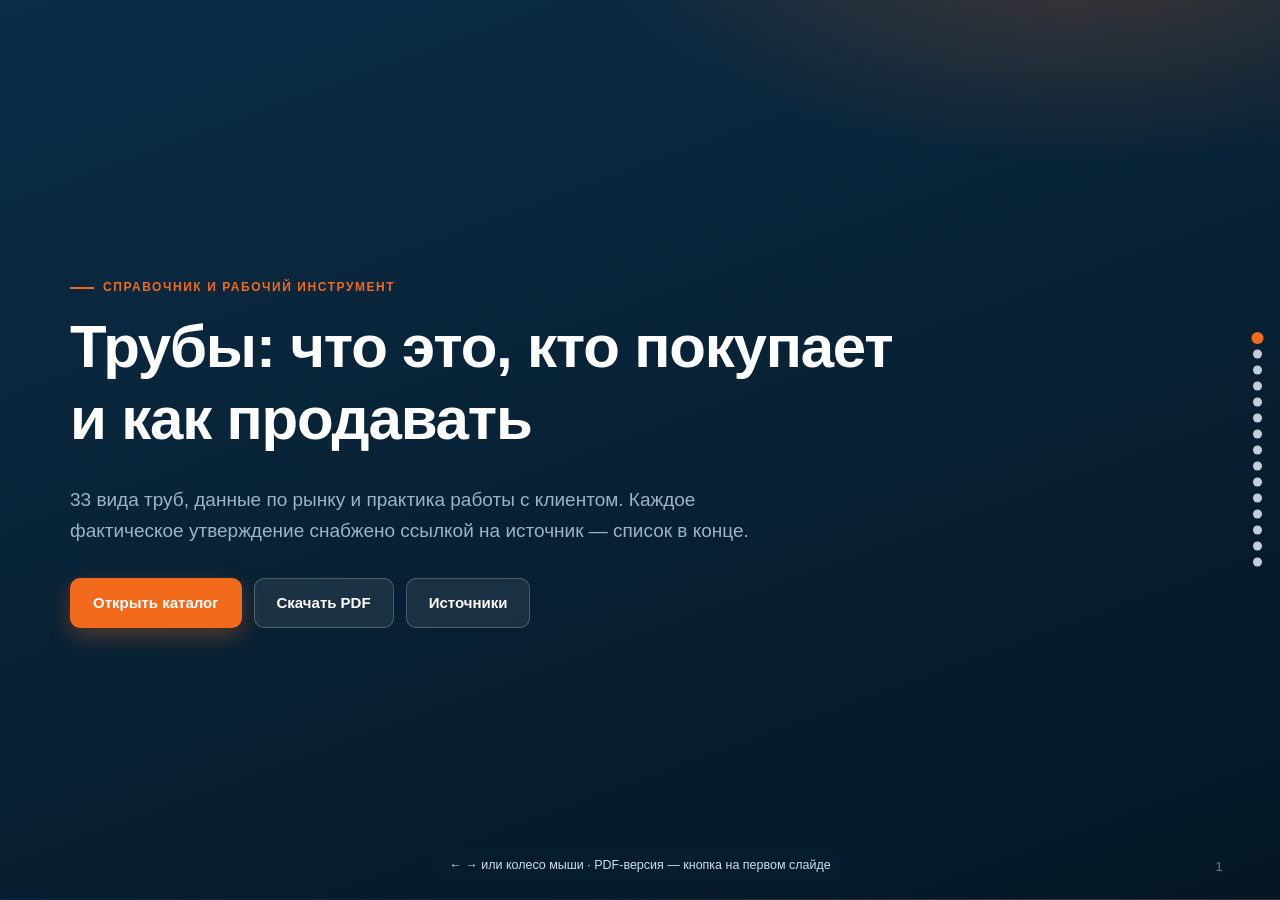
==== commit 3015ad69: "PDF-версия презентации 16:9 и скрипт её пересборки - trubprom-presentation.pdf: 15 страниц 960×540 p" ====
--- a/presentation.html
+++ b/presentation.html
@@ -24,6 +24,7 @@
     </p>
     <div class="hero-actions" style="margin-top:32px">
       <a href="index.html" class="btn btn-primary">Открыть каталог</a>
+      <a href="trubprom-presentation.pdf" class="btn btn-ghost" download>Скачать PDF</a>
       <a href="#sources" class="btn btn-ghost">Источники</a>
     </div>
   </div>
@@ -425,7 +426,7 @@
     </p>
     <div class="hero-actions" style="margin-top:26px">
       <a href="index.html" class="btn btn-primary">Открыть каталог</a>
-      <a href="#" class="btn btn-outline" onclick="window.print();return false">Сохранить в PDF</a>
+      <a href="trubprom-presentation.pdf" class="btn btn-outline" download>Скачать PDF (15 слайдов)</a>
     </div>
   </div>
   <span class="slide-num">15</span>
@@ -434,7 +435,7 @@
 </div>
 
 <nav class="deck-nav" id="deckNav" aria-label="Навигация по слайдам"></nav>
-<div class="deck-hint" id="deckHint">← → или колесо мыши · Ctrl/⌘+P — сохранить в PDF</div>
+<div class="deck-hint" id="deckHint">← → или колесо мыши · PDF-версия — кнопка на первом слайде</div>
 
 <script>
 (function () {
--- a/assets/css/deck.css
+++ b/assets/css/deck.css
@@ -198,11 +198,28 @@
   .chart { margin-top: 18px; }
 }
 
-/* печать в PDF */
+/* печать в PDF — страница 16:9, один слайд = одна страница */
+@page { size: 1280px 720px; margin: 0; }
+
 @media print {
-  .deck-nav, .deck-hint, .site-header, .site-footer { display: none !important; }
-  .deck { height: auto; overflow: visible; }
-  .slide { min-height: auto; page-break-after: always; border: 0; padding: 26px 0; }
-  .slide.dark { background: #071f31 !important; -webkit-print-color-adjust: exact; print-color-adjust: exact; }
+  .deck-nav, .deck-hint, .site-header, .site-footer, .hero-actions { display: none !important; }
   body { background: #fff; }
-}
+  .deck { height: auto; overflow: visible; scroll-snap-type: none; }
+  .slide {
+    height: 720px; min-height: 720px; width: 1280px;
+    padding: 40px 54px; border: 0;
+    page-break-after: always; break-after: page;
+    page-break-inside: avoid; break-inside: avoid;
+    overflow: hidden;
+  }
+  .slide:last-child { page-break-after: auto; break-after: auto; }
+  .slide.dark {
+    background: #071f31 !important;
+    -webkit-print-color-adjust: exact; print-color-adjust: exact;
+  }
+  .hbar-fill, .split .a, .split .b, .vbar .col, .box .n, .qitem .q, .eyebrow-d::before, .tl-item::after {
+    -webkit-print-color-adjust: exact; print-color-adjust: exact;
+  }
+  .slide-num { bottom: 18px; right: 54px; }
+  a { text-decoration: none; }
+}
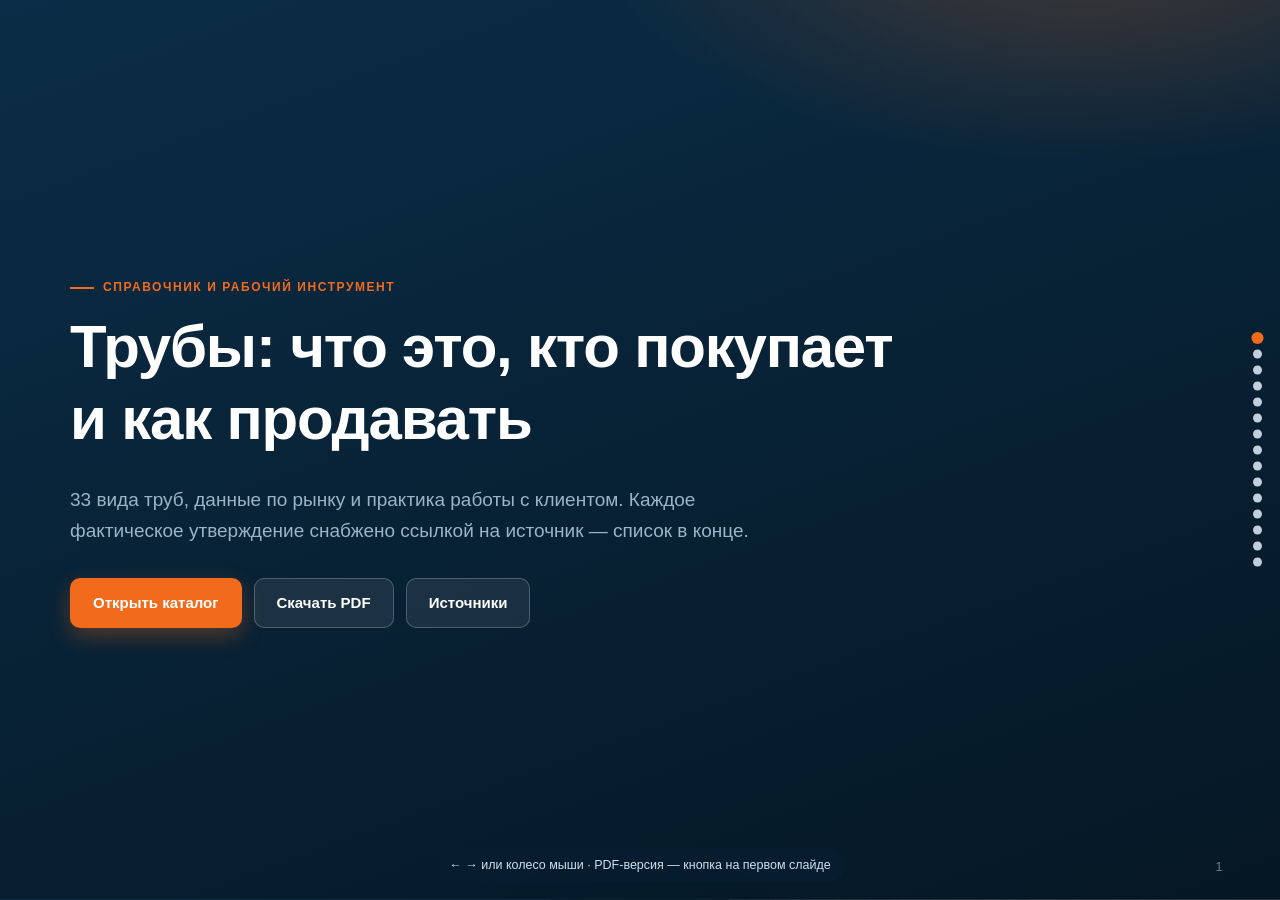
==== commit 11488c34: "Сноски ведут на конкретный источник, а не на слайд целиком - каждая цифра рядом с утверждением — отд" ====
--- a/presentation.html
+++ b/presentation.html
@@ -86,19 +86,19 @@
         <div class="n">1</div>
         <h3>Прошивка и прокатка</h3>
         <p>Нагретую заготовку прошивают косыми валками и раскатывают на оправке. Шва нет — держит высокое давление.
-           Это «процесс Маннесмана», он применяется до сих пор.<sup class="ref"><a href="#sources">1,2</a></sup></p>
+           Это «процесс Маннесмана», он применяется до сих пор.<sup class="ref"><a href="#src-1" title="Источник 1">1</a>, <a href="#src-2" title="Источник 2">2</a></sup></p>
       </div>
       <div class="box">
         <div class="n">2</div>
         <h3>Сварка из листа</h3>
         <p>Штрипс сворачивают и варят продольным или спиральным швом. Дешевле бесшовной при том же диаметре;
-           сортамент задан ГОСТ 10704-91.<sup class="ref"><a href="#sources">11</a></sup></p>
+           сортамент задан ГОСТ 10704-91.<sup class="ref"><a href="#src-11" title="Источник 11">11</a></sup></p>
       </div>
       <div class="box">
         <div class="n">3</div>
         <h3>Экструзия</h3>
         <p>Расплав полимера продавливают через кольцевую головку и калибруют. Так делают ПНД, ПВХ, полипропилен —
-           напорные ПЭ-трубы по ГОСТ 18599-2001.<sup class="ref"><a href="#sources">12</a></sup></p>
+           напорные ПЭ-трубы по ГОСТ 18599-2001.<sup class="ref"><a href="#src-12" title="Источник 12">12</a></sup></p>
       </div>
     </div>
   </div>
@@ -115,22 +115,22 @@
       <div class="tl-item">
         <span class="yr">1664</span>
         <p>Людовик XIV строит чугунный водовод от Марли-на-Сене к Версалю. Линия работает более 300 лет
-           и остаётся эталоном долговечности чугуна.<sup class="ref"><a href="#sources">3,4</a></sup></p>
+           и остаётся эталоном долговечности чугуна.<sup class="ref"><a href="#src-3" title="Источник 3">3</a>, <a href="#src-4" title="Источник 4">4</a></sup></p>
       </div>
       <div class="tl-item">
         <span class="yr">1885</span>
         <p>Братья Рейнхард и Макс Маннесманы подают заявку на первый в мире процесс прокатки бесшовных труб;
-           в 1886 патент выдан и прокатана первая труба.<sup class="ref"><a href="#sources">1</a></sup></p>
+           в 1886 патент выдан и прокатана первая труба.<sup class="ref"><a href="#src-1" title="Источник 1">1</a></sup></p>
       </div>
       <div class="tl-item">
         <span class="yr">1890-е</span>
         <p>Изобретение пилигримового стана делает технологию коммерчески пригодной. Связка «прошивка + пилигрим»
-           закрепляется как процесс Маннесмана.<sup class="ref"><a href="#sources">1,2</a></sup></p>
+           закрепляется как процесс Маннесмана.<sup class="ref"><a href="#src-1" title="Источник 1">1</a>, <a href="#src-2" title="Источник 2">2</a></sup></p>
       </div>
       <div class="tl-item">
         <span class="yr">1955</span>
         <p>Трубы из высокопрочного чугуна с шаровидным графитом (ВЧШГ) выходят на рынок; сам материал
-           разработан в 1943 году.<sup class="ref"><a href="#sources">3</a></sup></p>
+           разработан в 1943 году.<sup class="ref"><a href="#src-3" title="Источник 3">3</a></sup></p>
       </div>
     </div>
   </div>
@@ -157,7 +157,7 @@
         <tr><td>Минеральные <span style="color:var(--muted);font-weight:400">(3)</span></td><td>Асбестоцемент, железобетон, керамика</td><td>100 – 3000</td><td>9 – 200</td></tr>
       </tbody>
     </table>
-    <p class="src-note">Диапазоны собраны по ГОСТам, указанным в карточках сайта — в том числе ГОСТ 8732-78, ГОСТ 10704-91, ГОСТ 3262-75.<sup class="ref"><a href="#sources">10,11,12</a></sup></p>
+    <p class="src-note">Диапазоны собраны по ГОСТам, указанным в карточках сайта — в том числе ГОСТ 8732-78, ГОСТ 10704-91, ГОСТ 3262-75.<sup class="ref"><a href="#src-10" title="Источник 10">10</a>, <a href="#src-11" title="Источник 11">11</a>, <a href="#src-12" title="Источник 12">12</a></sup></p>
   </div>
   <span class="slide-num">6</span>
 </section>
@@ -176,11 +176,11 @@
       <div>
         <div class="fact">
           <b>11 млн т</b>
-          <span>внутреннее потребление стальных труб в России за 2024 год, на 5,5 % меньше 2023-го<sup class="ref"><a href="#sources">5</a></sup></span>
+          <span>внутреннее потребление стальных труб в России за 2024 год, на 5,5 % меньше 2023-го<sup class="ref"><a href="#src-5" title="Источник 5">5</a></sup></span>
         </div>
         <div class="fact" style="margin-top:22px">
           <b>285 тыс. км</b>
-          <span>трубопроводный фонд России: нефтепроводы 50 %, газопроводы 45 %, продуктопроводы 5 %<sup class="ref"><a href="#sources">5</a></sup></span>
+          <span>трубопроводный фонд России: нефтепроводы 50 %, газопроводы 45 %, продуктопроводы 5 %<sup class="ref"><a href="#src-5" title="Источник 5">5</a></sup></span>
         </div>
       </div>
 
@@ -203,7 +203,7 @@
           <div class="hbar-track"><div class="hbar-fill" style="width:34%"></div></div>
           <span class="val">34 %</span>
         </div>
-        <p class="src-note">Шкала 0–100 %. Источник<sup class="ref"><a href="#sources">5</a></sup></p>
+        <p class="src-note">Шкала 0–100 %. Источник<sup class="ref"><a href="#src-5" title="Источник 5">5</a></sup></p>
       </div>
     </div>
   </div>
@@ -232,7 +232,7 @@
         <span><i style="background:#eb6834"></i>Неэнергетический — 54 %</span>
         <span><i style="background:#2a78d6"></i>Энергетический — 46 %</span>
       </div>
-      <p class="src-note">Данные презентации ТМК, приведены Интерфаксом. Доли рассчитаны от 12,1 млн т.<sup class="ref"><a href="#sources">6</a></sup></p>
+      <p class="src-note">Данные презентации ТМК, приведены Интерфаксом. Доли рассчитаны от 12,1 млн т.<sup class="ref"><a href="#src-6" title="Источник 6">6</a></sup></p>
     </div>
 
     <p class="sub" style="margin-top:26px">
@@ -259,17 +259,17 @@
           <div class="vbar"><span class="v">1,06</span><div class="col" style="height:91%"></div><span class="x">2022</span></div>
           <div class="vbar"><span class="v">1,167</span><div class="col" style="height:100%"></div><span class="x">2023</span></div>
         </div>
-        <p class="src-note">Источник: 1,167 млн т в 2023 году, +9,9 % к 2022 и +42,2 % к 2021.<sup class="ref"><a href="#sources">7</a></sup></p>
+        <p class="src-note">Источник: 1,167 млн т в 2023 году, +9,9 % к 2022 и +42,2 % к 2021.<sup class="ref"><a href="#src-7" title="Источник 7">7</a></sup></p>
       </div>
 
       <div>
         <div class="fact">
           <b>+42,2 %</b>
-          <span>рост производства полимерных труб в России за два года — 2023 к 2021<sup class="ref"><a href="#sources">7</a></sup></span>
+          <span>рост производства полимерных труб в России за два года — 2023 к 2021<sup class="ref"><a href="#src-7" title="Источник 7">7</a></sup></span>
         </div>
         <div class="fact" style="margin-top:22px">
           <b>$60,46 млрд</b>
-          <span>объём мирового рынка полимерных труб в 2024 году<sup class="ref"><a href="#sources">8</a></sup></span>
+          <span>объём мирового рынка полимерных труб в 2024 году<sup class="ref"><a href="#src-8" title="Источник 8">8</a></sup></span>
         </div>
         <p class="src-note" style="margin-top:20px">
           Сталь при этом никуда не уходит: полимер ограничен температурой (ПНД — до +40 °C)
@@ -309,7 +309,7 @@
     <p class="sub">
       Методика SPIN построена на исследовании более 35 000 встреч с клиентами: 10 000 продавцов,
       23 страны, 12 лет наблюдений. Вывод — приёмы мелких продаж не работают в крупных сделках,
-      а результат дают правильно заданные вопросы.<sup class="ref"><a href="#sources">9</a></sup>
+      а результат дают правильно заданные вопросы.<sup class="ref"><a href="#src-9" title="Источник 9">9</a></sup>
     </p>
     <div class="cols-4">
       <div class="box"><h3>S — ситуация</h3><p>«Какая длина трассы и глубина заложения?»</p></div>
@@ -381,7 +381,7 @@
       <div class="box"><div class="n">4</div><h3>Покрытие и хранение</h3><p>Оцинковку нельзя варить без восстановления слоя, полимер боится ультрафиолета, ППУ — влаги в торцах.</p></div>
     </div>
     <p class="sub" style="margin-top:28px">
-      Расчёт веса под конкретный размер — в <a href="calculator.html">калькуляторе</a>;
+      Расчёт веса под конкретный размер — в <a href="https://etozhegatito.github.io/truby-catalog/calculator.html">калькуляторе</a>;
       формулы и оговорки про допуски там же.
     </p>
   </div>
@@ -395,29 +395,29 @@
     <h2>Источники</h2>
     <p class="sub">Каждая цифра в презентации взята отсюда. Слайды с пометкой «отраслевая практика» источника не имеют — это прямо указано на них.</p>
     <ol class="sources">
-      <li><b>Salzgitter AG Geschichte</b> — история Маннесманов: заявка 1885, патент и первая труба 1886, пилигримовый стан 1890-х.
+      <li id="src-1"><b>Salzgitter AG Geschichte</b> — история Маннесманов: заявка 1885, патент и первая труба 1886, пилигримовый стан 1890-х.
         <a href="https://geschichte.salzgitter-ag.com/en/history-of-the-business-units-and-sites/steel-processing-business-unit/it-began-with-a-revolutionary-invention.html">geschichte.salzgitter-ag.com</a></li>
-      <li><b>Salzgitter AG Geschichte</b> — что такое процесс Маннесмана и почему применяется сегодня.
+      <li id="src-2"><b>Salzgitter AG Geschichte</b> — что такое процесс Маннесмана и почему применяется сегодня.
         <a href="https://geschichte.salzgitter-ag.com/en/faq/what-is-the-mannesmann-seamless-tube-making-process.html">geschichte.salzgitter-ag.com/faq</a></li>
-      <li><b>DIPRA</b> (Ductile Iron Pipe Research Association) — водовод Версаля 1664 года и история ВЧШГ: материал 1943, трубы на рынке с 1955.
+      <li id="src-3"><b>DIPRA</b> (Ductile Iron Pipe Research Association) — водовод Версаля 1664 года и история ВЧШГ: материал 1943, трубы на рынке с 1955.
         <a href="https://dipra.org/media-newsroom/the-history-of-ductile-iron-pipe/">dipra.org</a></li>
-      <li><b>Wikipedia, Cast iron pipe</b> — протяжённость версальского водовода (~35 км) и датировка старейших чугунных водопроводов.
+      <li id="src-4"><b>Wikipedia, Cast iron pipe</b> — протяжённость версальского водовода (~35 км) и датировка старейших чугунных водопроводов.
         <a href="https://en.wikipedia.org/wiki/Cast_iron_pipe">en.wikipedia.org</a></li>
-      <li><b>«Энергетика и промышленность России», № 01-02 (525-526), январь 2026</b> — данные ФРТП: потребление 11 млн т в 2024 (−5,5 %), загрузка мощностей 62 / 51 / 34 %, трубопроводный фонд 285 тыс. км.
+      <li id="src-5"><b>«Энергетика и промышленность России», № 01-02 (525-526), январь 2026</b> — данные ФРТП: потребление 11 млн т в 2024 (−5,5 %), загрузка мощностей 62 / 51 / 34 %, трубопроводный фонд 285 тыс. км.
         <a href="https://eprussia.ru/epr/525-526/9339283.htm">eprussia.ru</a></li>
-      <li><b>Интерфакс</b> — отгрузка стальных труб в России в 2023 году 12,1 млн т (+7 %), энергетический сектор 5,6 млн т, неэнергетический 6,5 млн т (по презентации ТМК).
+      <li id="src-6"><b>Интерфакс</b> — отгрузка стальных труб в России в 2023 году 12,1 млн т (+7 %), энергетический сектор 5,6 млн т, неэнергетический 6,5 млн т (по презентации ТМК).
         <a href="https://www.interfax.ru/business/964343">interfax.ru</a></li>
-      <li><b>«Про Аква», обзор отрасли</b> — производство полимерных труб и фитингов в России: 1,167 млн т в 2023, +9,9 % к 2022, +42,2 % к 2021.
+      <li id="src-7"><b>«Про Аква», обзор отрасли</b> — производство полимерных труб и фитингов в России: 1,167 млн т в 2023, +9,9 % к 2022, +42,2 % к 2021.
         <a href="https://www.proaqua.pro/news/novosti-otrasli/tendentsii-rynka-polimernykh-trub-i-fitingov/">proaqua.pro</a></li>
-      <li><b>Новости СОК</b> — объём мирового рынка полимерных труб в 2024 году: $60,46 млрд.
+      <li id="src-8"><b>Новости СОК</b> — объём мирового рынка полимерных труб в 2024 году: $60,46 млрд.
         <a href="https://www.c-o-k.ru/market_news/v-2024-godu-obem-mirovogo-rynka-polimernyh-trub-sostavil-60-46-mlrd">c-o-k.ru</a></li>
-      <li><b>Huthwaite International</b> — методология SPIN и масштаб исследования Нила Рэкхема (35 000+ встреч).
+      <li id="src-9"><b>Huthwaite International</b> — методология SPIN и масштаб исследования Нила Рэкхема (35 000+ встреч).
         <a href="https://www.huthwaiteinternational.com/spin-methodology">huthwaiteinternational.com</a></li>
-      <li><b>ГОСТ 8732-78</b> — трубы стальные бесшовные горячедеформированные, сортамент.
+      <li id="src-10"><b>ГОСТ 8732-78</b> — трубы стальные бесшовные горячедеформированные, сортамент.
         <a href="https://docs.cntd.ru/document/1200001512">docs.cntd.ru</a></li>
-      <li><b>ГОСТ 10704-91</b> — трубы стальные электросварные прямошовные, сортамент.
+      <li id="src-11"><b>ГОСТ 10704-91</b> — трубы стальные электросварные прямошовные, сортамент.
         <a href="https://docs.cntd.ru/document/gost-10704-91/">docs.cntd.ru</a></li>
-      <li><b>ГОСТ 3262-75</b> — трубы стальные водогазопроводные, технические условия.
+      <li id="src-12"><b>ГОСТ 3262-75</b> — трубы стальные водогазопроводные, технические условия.
         <a href="https://docs.cntd.ru/document/1200001411">docs.cntd.ru</a></li>
     </ol>
     <p class="src-note">
@@ -446,9 +446,26 @@
   slides.forEach(function (s, i) {
     var b = document.createElement('button');
     b.setAttribute('aria-label', 'Слайд ' + (i + 1));
-    b.addEventListener('click', function () { s.scrollIntoView({ behavior: 'smooth' }); });
+    b.addEventListener('click', function () { scrollToEl(s); });
     nav.appendChild(b);
   });
+
+  function scrollToEl(el) {
+    var target = el.offsetTop, start = deck.scrollTop;
+    if (target === start) return;
+    try { deck.scrollTo({ top: target, behavior: 'smooth' }); }
+    catch (err) { deck.scrollTop = target; return; }
+    /* Страховка: если через 250 мс позиция вообще не изменилась, значит
+       плавная прокрутка в этом браузере не отрабатывает — прыгаем сразу.
+       scroll-behavior временно снимаем, иначе присваивание снова анимируется. */
+    setTimeout(function () {
+      if (deck.scrollTop !== start) return;
+      var prev = deck.style.scrollBehavior;
+      deck.style.scrollBehavior = 'auto';
+      deck.scrollTop = target;
+      deck.style.scrollBehavior = prev;
+    }, 250);
+  }
 
   function current() {
     var top = deck.scrollTop, best = 0, bestD = Infinity;
@@ -464,7 +481,7 @@
   }
   function go(delta) {
     var i = Math.max(0, Math.min(slides.length - 1, current() + delta));
-    slides[i].scrollIntoView({ behavior: 'smooth' });
+    scrollToEl(slides[i]);
   }
 
   deck.addEventListener('scroll', mark);
@@ -473,14 +490,64 @@
   document.addEventListener('keydown', function (e) {
     if (e.key === 'ArrowRight' || e.key === 'ArrowDown' || e.key === 'PageDown' || e.key === ' ') { go(1); e.preventDefault(); }
     if (e.key === 'ArrowLeft' || e.key === 'ArrowUp' || e.key === 'PageUp') { go(-1); e.preventDefault(); }
-    if (e.key === 'Home') { slides[0].scrollIntoView({ behavior: 'smooth' }); }
-    if (e.key === 'End') { slides[slides.length - 1].scrollIntoView({ behavior: 'smooth' }); }
+    if (e.key === 'Home') { scrollToEl(slides[0]); }
+    if (e.key === 'End') { scrollToEl(slides[slides.length - 1]); }
   });
 
   setTimeout(function () {
     var h = document.getElementById('deckHint');
     if (h) { h.style.opacity = '0'; setTimeout(function () { h.remove(); }, 500); }
   }, 5000);
+
+  /* ---------- переход по сноске к конкретному источнику ---------- */
+  var backBtn = document.createElement('button');
+  backBtn.className = 'back-to-slide';
+  backBtn.type = 'button';
+  backBtn.innerHTML = '<span>←</span><span class="back-label">Вернуться к слайду</span>';
+  document.body.appendChild(backBtn);
+
+  var cameFrom = null, hideTimer = null;
+
+  document.addEventListener('click', function (e) {
+    var a = e.target.closest ? e.target.closest('sup.ref a') : null;
+    if (!a) return;
+
+    var id = (a.getAttribute('href') || '').replace('#', '');
+    var li = document.getElementById(id);
+    if (!li) return;
+
+    e.preventDefault();
+
+    /* запоминаем слайд, с которого ушли */
+    var from = a.closest('.slide');
+    cameFrom = from;
+    var fromNum = slides.indexOf(from) + 1;
+    backBtn.querySelector('.back-label').textContent = 'Вернуться к слайду ' + fromNum;
+    backBtn.classList.add('show');
+
+    /* уводим на слайд источников и подсвечиваем нужный пункт */
+    scrollToEl(li.closest('.slide'));
+
+    Array.prototype.forEach.call(document.querySelectorAll('.sources li.src-hit'), function (x) {
+      x.classList.remove('src-hit');
+    });
+    li.classList.add('src-hit');
+
+    clearTimeout(hideTimer);
+    hideTimer = setTimeout(function () { li.classList.remove('src-hit'); }, 6000);
+  });
+
+  backBtn.addEventListener('click', function () {
+    if (cameFrom) scrollToEl(cameFrom);
+    backBtn.classList.remove('show');
+  });
+
+  /* уехали со слайда источников сами — кнопка не нужна */
+  deck.addEventListener('scroll', function () {
+    if (backBtn.classList.contains('show') && slides[current()] !== slides[slides.length - 1]) {
+      if (slides[current()] === cameFrom) backBtn.classList.remove('show');
+    }
+  });
 })();
 </script>
 </body>
--- a/assets/css/deck.css
+++ b/assets/css/deck.css
@@ -136,14 +136,55 @@
 .qitem b { display: block; font-size: 15px; }
 .qitem span { font-size: 13.5px; color: var(--muted); }
 
-/* ссылки-сноски */
-sup.ref { font-size: 11px; color: var(--accent); font-weight: 700; margin-left: 2px; }
-sup.ref a { color: inherit; }
-
-.sources { columns: 2; column-gap: 40px; font-size: 13px; margin-top: 20px; }
-.sources li { break-inside: avoid; margin-bottom: 11px; color: var(--muted); }
+/* ссылки-сноски: цифра рядом с утверждением ведёт на свой пункт списка */
+sup.ref { font-size: 11px; font-weight: 700; margin-left: 3px; white-space: nowrap; }
+sup.ref a {
+  color: #b1490d; background: rgba(242,107,29,.14);
+  padding: 1px 4px; border-radius: 4px; text-decoration: none;
+  transition: .15s;
+}
+sup.ref a:hover { background: var(--accent); color: #fff; }
+.slide.dark sup.ref a { color: #ffc39b; background: rgba(242,107,29,.26); }
+.slide.dark sup.ref a:hover { background: var(--accent); color: #fff; }
+
+/* список источников — нумерация совпадает с цифрами в сносках */
+.sources {
+  columns: 2; column-gap: 40px; font-size: 13px; margin-top: 20px;
+  counter-reset: src; list-style: none; padding-left: 0;
+}
+.sources li {
+  counter-increment: src; break-inside: avoid; margin-bottom: 11px;
+  color: var(--muted); position: relative; padding-left: 32px;
+  border-radius: 6px;
+}
+.sources li::before {
+  content: counter(src);
+  position: absolute; left: 0; top: 1px;
+  width: 22px; height: 22px; border-radius: 6px;
+  background: rgba(242,107,29,.14); color: #b1490d;
+  display: grid; place-items: center; font-weight: 700; font-size: 11.5px;
+}
 .sources b { color: var(--ink); }
 .sources a { word-break: break-word; }
+
+/* подсветка пункта, на который только что перешли по сноске */
+.sources li.src-hit {
+  background-color: #fff1e4;
+  box-shadow: 0 0 0 7px #fff1e4;
+  outline: 2px solid var(--accent); outline-offset: 7px;
+}
+.sources li.src-hit::before { background: var(--accent); color: #fff; transform: scale(1.12); }
+
+/* кнопка возврата к слайду, откуда пришли */
+.back-to-slide {
+  position: fixed; left: 50%; bottom: 20px; transform: translate(-50%, 150%);
+  display: inline-flex; align-items: center; gap: 9px;
+  background: var(--brand-dark); color: #fff; border: 0; cursor: pointer;
+  padding: 10px 18px; border-radius: 999px; font: 600 14px var(--font);
+  box-shadow: var(--shadow-lg); z-index: 45; transition: transform .28s cubic-bezier(.2,.8,.3,1);
+}
+.back-to-slide.show { transform: translate(-50%, 0); }
+.back-to-slide:hover { background: #0b2d47; }
 
 /* навигация */
 .deck-nav {
@@ -217,7 +258,9 @@
     background: #071f31 !important;
     -webkit-print-color-adjust: exact; print-color-adjust: exact;
   }
-  .hbar-fill, .split .a, .split .b, .vbar .col, .box .n, .qitem .q, .eyebrow-d::before, .tl-item::after {
+  .back-to-slide { display: none !important; }
+  .sources li.src-hit { background: none; box-shadow: none; }
+  .hbar-fill, .split .a, .split .b, .vbar .col, .box .n, .qitem .q, .eyebrow-d::before, .tl-item::after, .sources li::before, sup.ref a {
     -webkit-print-color-adjust: exact; print-color-adjust: exact;
   }
   .slide-num { bottom: 18px; right: 54px; }
